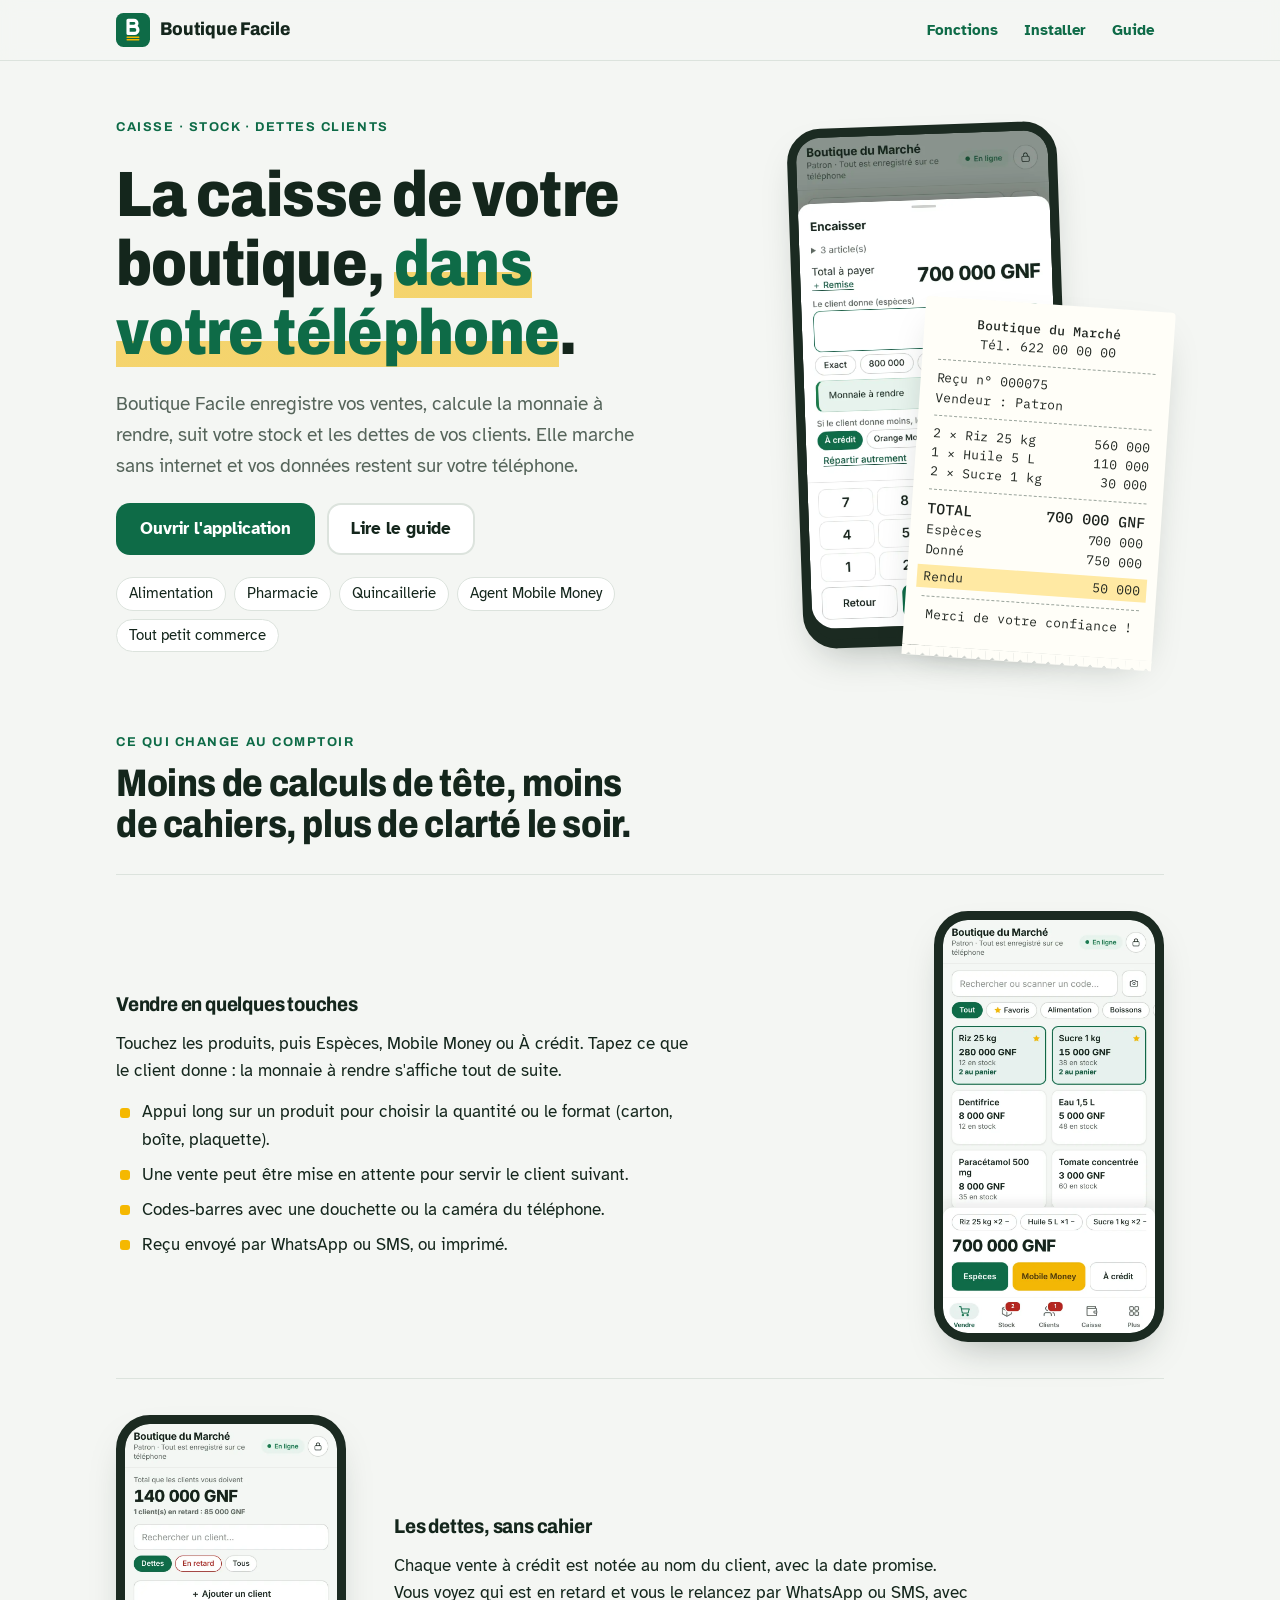
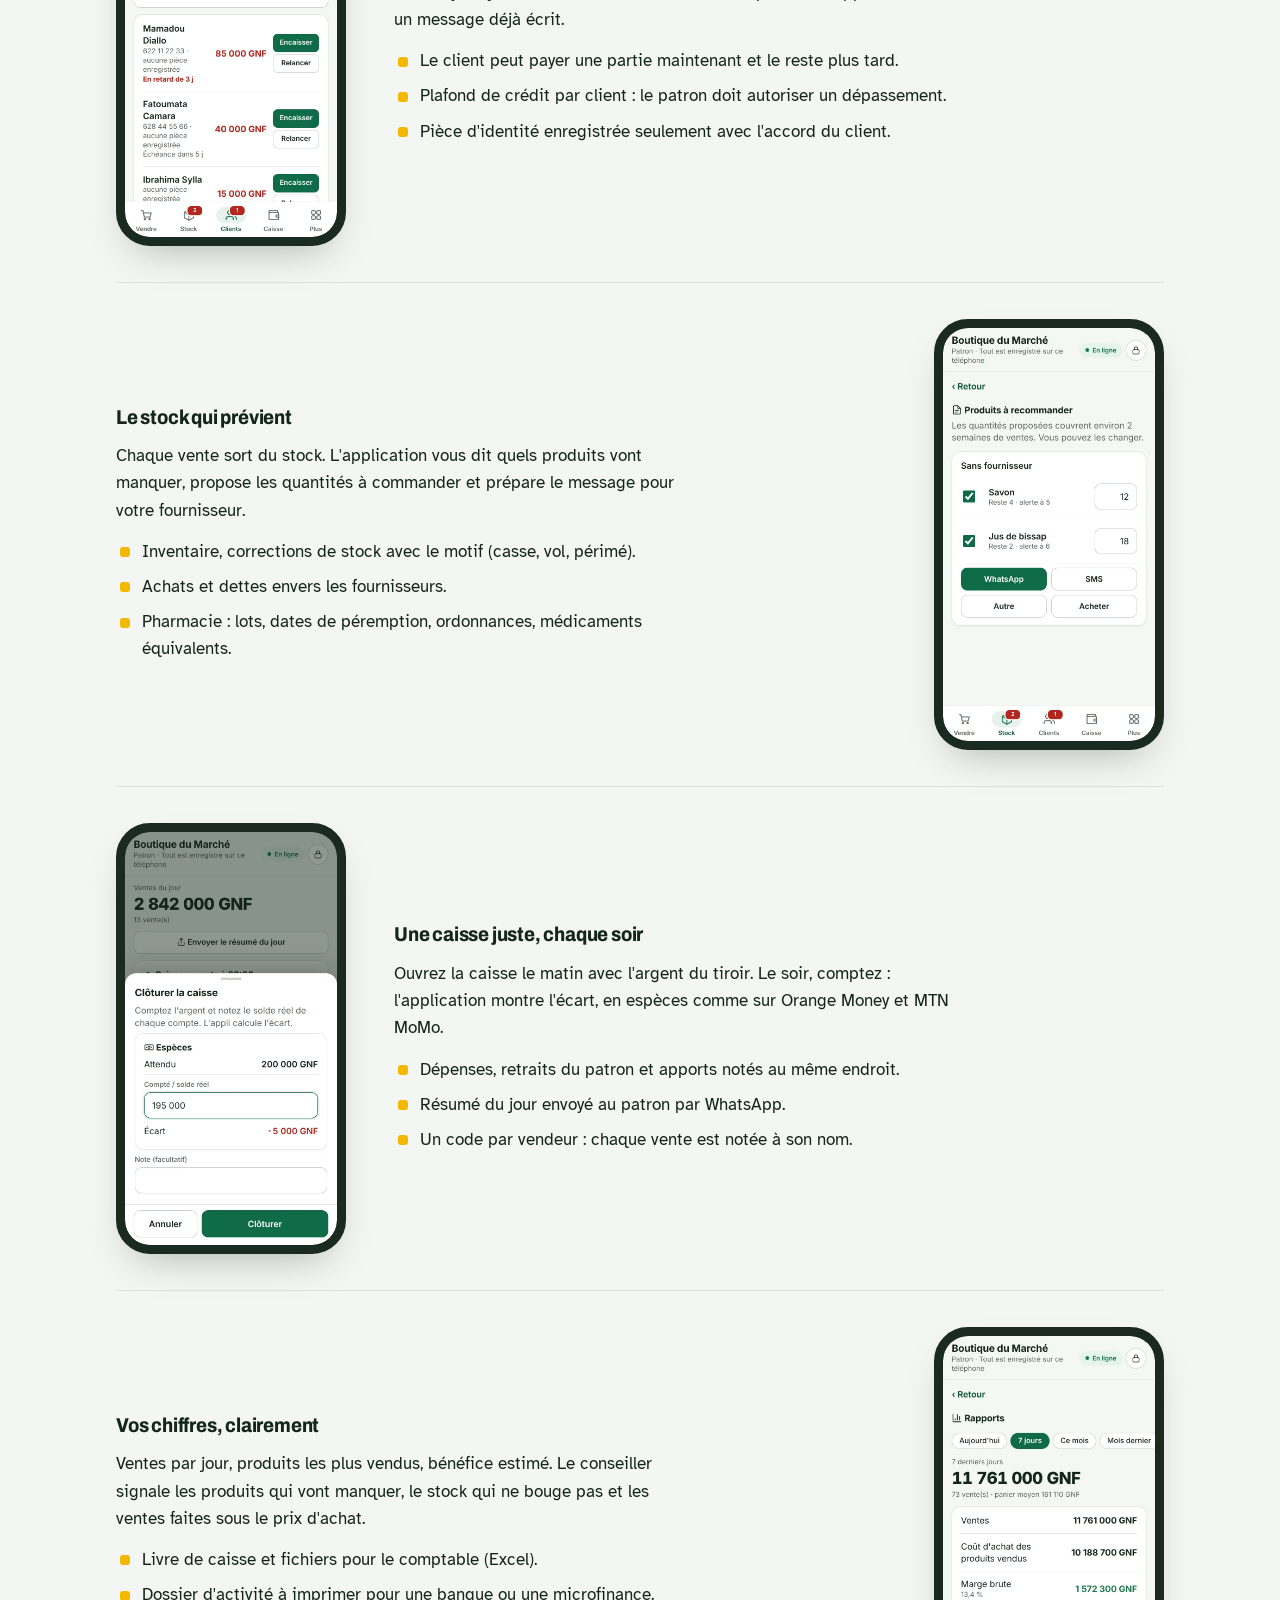
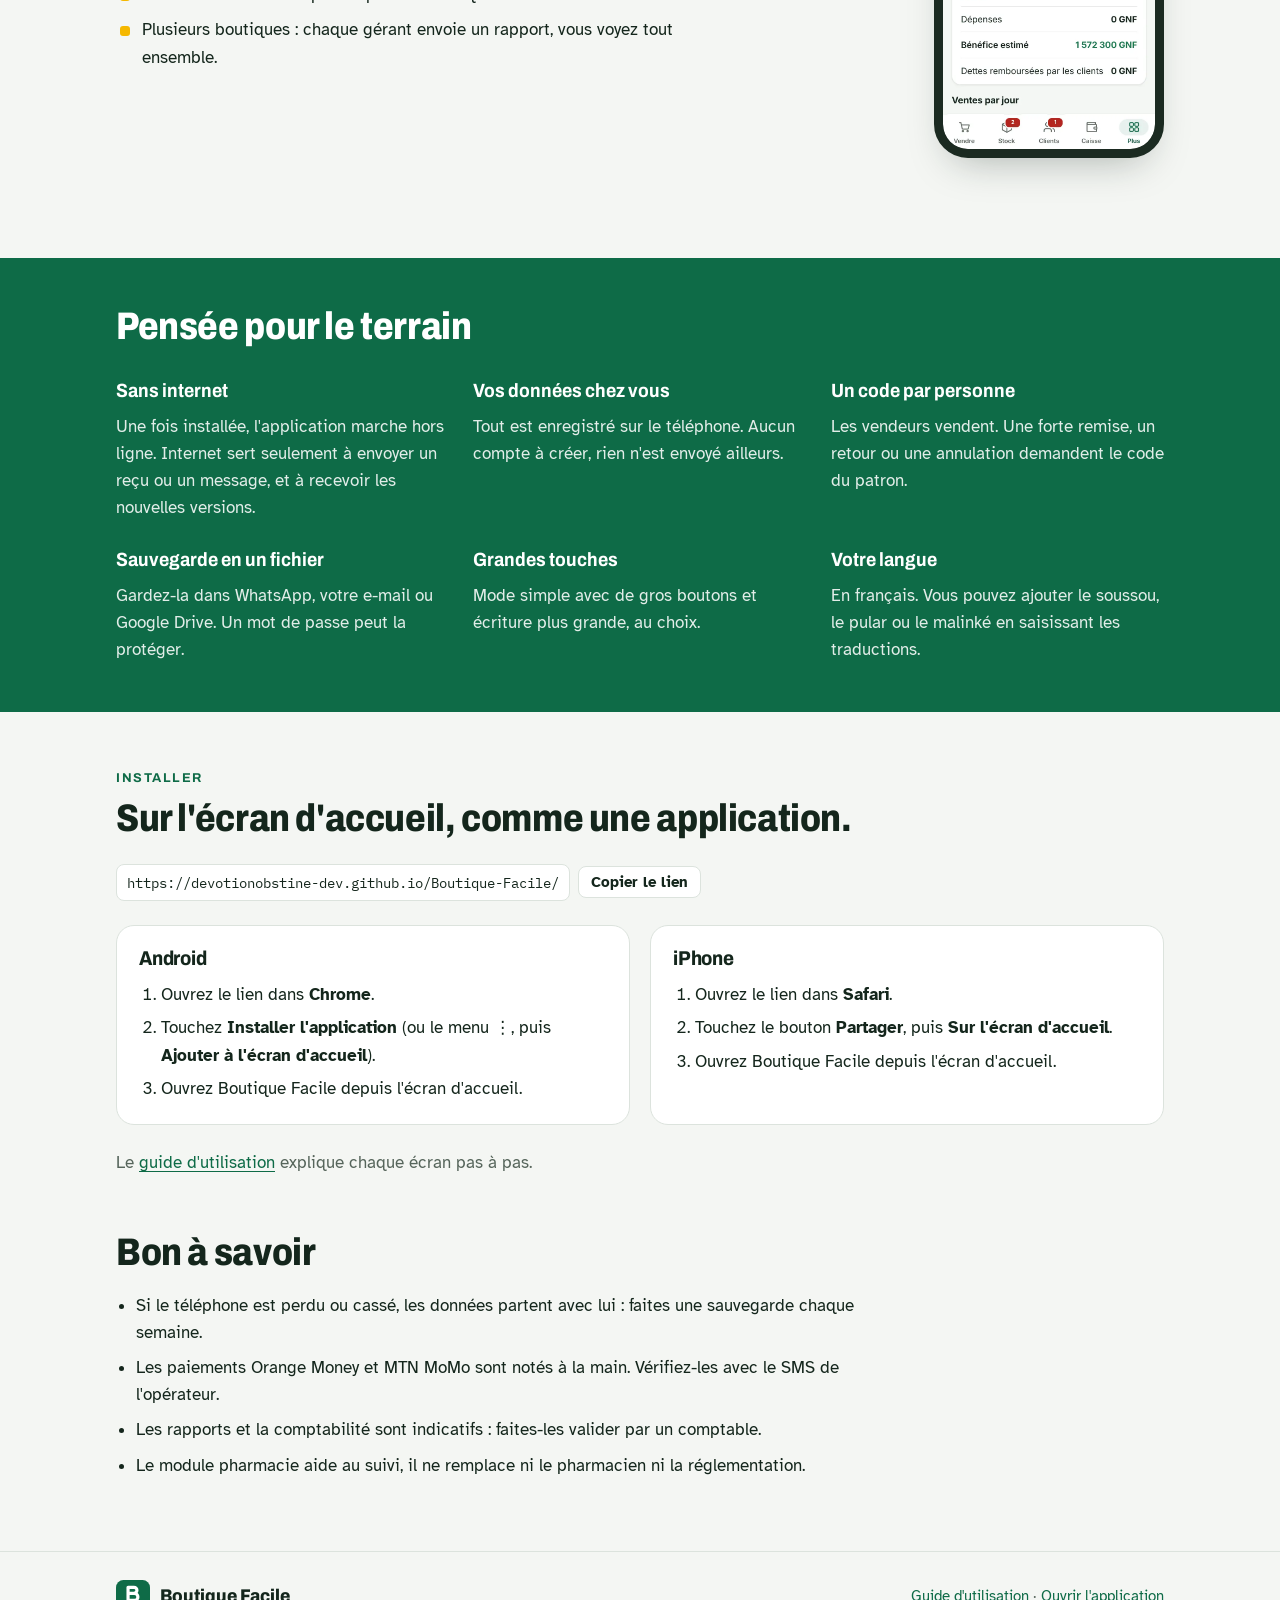
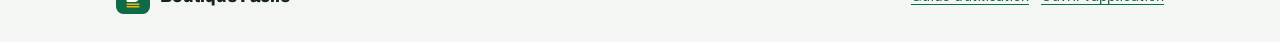
==== decouvrir.html @ 0e83dba3 "Ajouter une page de présentation et un guide d'utilisation - decouvrir.html : présente l'application" ====
<!DOCTYPE html>
<html lang="fr"><head><meta charset="utf-8">
<meta name="viewport" content="width=device-width, initial-scale=1, viewport-fit=cover">
<meta name="theme-color" content="#F4F6F3"><link rel="icon" type="image/png" href="icon-192.png"><link rel="preconnect" href="https://fonts.googleapis.com"><link rel="preconnect" href="https://fonts.gstatic.com" crossorigin><link rel="stylesheet" href="https://fonts.googleapis.com/css2?family=Archivo:wdth,wght@62..125,500..900&family=Atkinson+Hyperlegible:ital,wght@0,400;0,700;1,400&family=IBM+Plex+Mono:wght@500&display=swap">
<title>Boutique Facile</title>
<meta name="description" content="Caisse, stock, dettes clients et comptabilité pour petites boutiques et pharmacies, même sans internet.">
<style>
/* Pages d'accompagnement (présentation, guide) : mêmes couleurs que l'application.
   Mise en page : colonne de lecture étroite, captures d'écran dans un cadre de téléphone à côté du texte. */
:root{
 --paper:#F4F6F3;--card:#FFFFFF;--ink:#14261C;--mut:#56655B;--line:#DCE3DD;
 --green:#0E6B47;--green-d:#0A5237;--on-green:#FFFFFF;--tint:#E4F1EA;
 --amber:#F5B800;--amber-ink:#4A3800;--amber-l:#FCF5DD;--red:#B3261E;
 --frame:#1B2A21;--shadow:0 18px 40px -18px rgba(20,38,28,.35);
 --f-display:"Archivo","Arial Narrow",system-ui,sans-serif;
 --f-body:"Atkinson Hyperlegible",system-ui,-apple-system,"Segoe UI",Roboto,Arial,sans-serif;
 --f-mono:"IBM Plex Mono",ui-monospace,"SFMono-Regular",Menlo,Consolas,monospace;
}
@media (prefers-color-scheme:dark){:root:not([data-theme="light"]){
 --paper:#0E1611;--card:#15211A;--ink:#E6EEE8;--mut:#9BAEA1;--line:#26362C;
 --green:#45B783;--green-d:#2F9466;--on-green:#06140C;--tint:#163024;
 --amber:#F5B800;--amber-ink:#2A2000;--amber-l:#2C2610;--red:#F2867E;
 --frame:#05090A;--shadow:0 18px 40px -18px rgba(0,0,0,.7);color-scheme:dark}}
:root[data-theme="dark"]{
 --paper:#0E1611;--card:#15211A;--ink:#E6EEE8;--mut:#9BAEA1;--line:#26362C;
 --green:#45B783;--green-d:#2F9466;--on-green:#06140C;--tint:#163024;
 --amber:#F5B800;--amber-ink:#2A2000;--amber-l:#2C2610;--red:#F2867E;
 --frame:#05090A;--shadow:0 18px 40px -18px rgba(0,0,0,.7);color-scheme:dark}

*{box-sizing:border-box}
html{scroll-behavior:smooth;scroll-padding-top:calc(env(safe-area-inset-top,0px) + 72px);-webkit-text-size-adjust:100%}
@media (prefers-reduced-motion:reduce){html{scroll-behavior:auto}*{transition:none!important;animation:none!important}}
body{margin:0;background:var(--paper);color:var(--ink);font:400 1.0625rem/1.6 var(--f-body);-webkit-font-smoothing:antialiased}
img{max-width:100%;height:auto;display:block}
a{color:var(--green);text-underline-offset:3px}
a:focus-visible,button:focus-visible{outline:3px solid var(--amber);outline-offset:3px;border-radius:6px}
h1,h2,h3{font-family:var(--f-display);font-stretch:85%;line-height:1.08;text-wrap:balance;margin:0;letter-spacing:-.01em}
h1{font-size:clamp(2.3rem,7vw,4rem);font-weight:850}
h2{font-size:clamp(1.7rem,4.4vw,2.4rem);font-weight:800}
h3{font-size:1.25rem;font-weight:750;font-stretch:90%}
p{margin:0}
.wrap{max-width:1080px;margin:0 auto;padding-left:max(16px,env(safe-area-inset-left,0px));padding-right:max(16px,env(safe-area-inset-right,0px))}
.eyebrow{font-family:var(--f-display);font-stretch:100%;font-weight:700;font-size:.8rem;letter-spacing:.12em;text-transform:uppercase;color:var(--green)}
.lead{font-size:1.2rem;color:var(--mut);max-width:34em}
.mut{color:var(--mut)}
.small{font-size:.92rem}

/* barre du haut */
body::before{content:"";position:fixed;inset:0 0 auto;height:env(safe-area-inset-top,0px);z-index:10;background:var(--paper)}
.top{position:sticky;top:env(safe-area-inset-top,0px);z-index:9;background:var(--paper);background:color-mix(in srgb,var(--paper) 92%,transparent);backdrop-filter:blur(8px);border-bottom:1px solid var(--line)}
.top .wrap{display:flex;align-items:center;justify-content:space-between;gap:12px;padding-block:10px}
.brand{display:flex;align-items:center;gap:10px;color:var(--ink);text-decoration:none;font-family:var(--f-display);font-weight:800;font-stretch:90%;font-size:1.15rem}
.brand svg{width:34px;height:34px;flex:none}
.brand span{white-space:nowrap}
.top nav{display:flex;gap:6px;align-items:center;flex-wrap:wrap;justify-content:flex-end}
.top nav a{font-weight:700;text-decoration:none;padding:8px 10px;border-radius:999px;font-size:.95rem}
.top nav a:hover{background:var(--tint)}
@media (max-width:560px){.top nav a:not(:last-child){display:none}}

/* boutons */
.btn{display:inline-flex;align-items:center;justify-content:center;gap:8px;min-height:52px;padding:0 22px;border-radius:14px;font:700 1.05rem/1 var(--f-body);text-decoration:none;border:2px solid transparent;transition:transform .15s ease,background .15s ease}
.btn:hover{transform:translateY(-1px)}
.btn.pri{background:var(--green);color:var(--on-green)}
.btn.pri:hover{background:var(--green-d)}
.btn.sec{border-color:var(--line);color:var(--ink);background:var(--card)}
.btns{display:flex;flex-wrap:wrap;gap:12px}

/* cadre de téléphone autour d'une capture */
.phone{width:270px;max-width:100%;border:9px solid var(--frame);border-radius:34px;background:var(--frame);box-shadow:var(--shadow);overflow:hidden;flex:none}
.phone img{border-radius:24px}
.phone.sm{width:230px}

/* reçu imprimé (format réel des reçus de l'application) */
.receipt{font-family:var(--f-mono);font-size:.8rem;line-height:1.5;background:#FFFEF8;color:#1E241F;width:250px;padding:16px 16px 22px;box-shadow:var(--shadow);border-radius:4px 4px 0 0;position:relative;font-variant-numeric:tabular-nums}
.receipt::after{content:"";position:absolute;left:0;right:0;bottom:-10px;height:10px;background:linear-gradient(-45deg,transparent 7px,#FFFEF8 0) 0 0/14px 10px,linear-gradient(45deg,transparent 7px,#FFFEF8 0) 0 0/14px 10px}
.receipt .c{text-align:center}
.receipt hr{border:0;border-top:1px dashed #9AA49C;margin:8px 0}
.receipt .r{display:flex;justify-content:space-between;gap:10px}
.receipt .r span:first-child{min-width:0}
.receipt b{font-weight:500}
.receipt .tt{font-size:.92rem;font-weight:500}
.receipt .chg{background:#FFE9A3;margin:6px -6px 0;padding:2px 6px}

/* pied de page */
.foot{border-top:1px solid var(--line);margin-top:72px}
.foot .wrap{padding-block:28px;display:flex;flex-wrap:wrap;gap:12px 24px;justify-content:space-between;align-items:center}
.url{font-family:var(--f-mono);font-size:.9rem;word-break:break-all;background:var(--card);border:1px solid var(--line);padding:6px 10px;border-radius:8px;user-select:all}

/* page de présentation : grand titre à gauche, téléphone + reçu à droite ; puis une ligne par fonction */
.hero .wrap{display:grid;grid-template-columns:minmax(0,1.15fr) minmax(0,1fr);gap:40px;align-items:center;padding-block:56px 40px}
.hero h1 em{font-style:normal;color:var(--green);background:linear-gradient(transparent 62%,var(--amber-l) 0);background:linear-gradient(transparent 62%,color-mix(in srgb,var(--amber) 55%,transparent) 0)}
.hero .txt{display:grid;gap:22px;min-width:0}
.hero .vis{position:relative;display:flex;justify-content:center;min-height:520px}
.hero .vis .phone{transform:rotate(-2deg)}
.hero .vis .receipt{position:absolute;right:max(0px,calc(50% - 250px));bottom:-8px;transform:rotate(4deg)}
.for{display:flex;flex-wrap:wrap;gap:8px}
.for span{background:var(--card);border:1px solid var(--line);border-radius:999px;padding:4px 12px;font-size:.92rem}
.feat{padding-block:40px}
.feat>.wrap>header{display:grid;gap:10px;margin-bottom:28px;max-width:40em}
.row{display:grid;grid-template-columns:minmax(0,1fr) auto;gap:28px 48px;align-items:center;padding-block:36px;border-top:1px solid var(--line)}
.row:nth-of-type(even){grid-template-columns:auto minmax(0,1fr)}
.row:nth-of-type(even) .phone{order:-1}
.row .txt{display:grid;gap:14px;min-width:0;max-width:34em}
.row ul{margin:0;padding:0;list-style:none;display:grid;gap:8px}
.row li{padding-left:26px;position:relative}
.row li::before{content:"";position:absolute;left:4px;top:.55em;width:10px;height:10px;border-radius:3px;background:var(--amber)}
.facts{background:var(--green);color:var(--on-green);margin-top:24px}
.facts .wrap{padding-block:48px;display:grid;gap:28px}
.facts h2{color:inherit}
.facts .grid{display:grid;grid-template-columns:repeat(3,minmax(0,1fr));gap:24px}
.facts .grid div{display:grid;gap:6px;align-content:start}
.facts .grid b{font-family:var(--f-display);font-stretch:90%;font-size:1.2rem}
.facts .grid p{opacity:.88}
.inst .wrap{padding-block:56px 8px;display:grid;gap:24px}
.inst .two{display:grid;grid-template-columns:repeat(2,minmax(0,1fr));gap:20px}
.inst .card{background:var(--card);border:1px solid var(--line);border-radius:18px;padding:22px;display:grid;gap:12px;align-content:start}
.inst ol{margin:0;padding-left:1.3em;display:grid;gap:6px}
.copy{display:flex;flex-wrap:wrap;gap:8px;align-items:center}
.copy button{font:700 .95rem var(--f-body);border:1px solid var(--line);background:var(--card);color:var(--ink);border-radius:8px;padding:6px 12px;cursor:pointer}
.know .wrap{padding-block:48px 0;display:grid;gap:18px}
.know ul{margin:0;padding-left:1.2em;display:grid;gap:8px;max-width:44em}
@media (max-width:860px){
 .hero .wrap{grid-template-columns:minmax(0,1fr);padding-block:32px 24px}
 .hero .vis{min-height:0;padding-bottom:60px}
 .hero .vis .receipt{right:0;bottom:0;width:210px;font-size:.72rem}
 .row,.row:nth-of-type(even){grid-template-columns:minmax(0,1fr)}
 .row .phone,.row:nth-of-type(even) .phone{order:2;justify-self:center}
 .facts .grid,.inst .two{grid-template-columns:minmax(0,1fr)}
}
</style></head>
<body>
<div class="top"><div class="wrap"><a class="brand" href="#"><svg xmlns="http://www.w3.org/2000/svg" viewBox="0 0 256 256" class="lgi" aria-hidden="true" focusable="false"><rect width="256" height="256" rx="56.01" fill="#0E6B47"/><g transform="translate(78.74 43.01) scale(0.52)" fill="none" stroke-linecap="round" stroke-linejoin="round"><path d="M23,213V23H108.1A43.7,43.7 0 0 1 108.1,110.4H23M23,110.4H114.5A51.3,51.3 0 0 1 114.5,213H23" stroke="#FFFFFF" stroke-width="46"/><path d="M9.5,268.5H179.3M9.5,304.5H179.3" stroke="#F5B800" stroke-width="19"/></g></svg><span>Boutique Facile</span></a><nav><a href="#fonctions">Fonctions</a><a href="#installer">Installer</a><a href="guide.html">Guide</a></nav></div></div>

<section class="hero"><div class="wrap">
 <div class="txt">
  <p class="eyebrow">Caisse · Stock · Dettes clients</p>
  <h1>La caisse de votre boutique, <em>dans votre téléphone</em>.</h1>
  <p class="lead">Boutique Facile enregistre vos ventes, calcule la monnaie à rendre, suit votre stock et les dettes de vos clients. Elle marche sans internet et vos données restent sur votre téléphone.</p>
  <div class="btns"><a class="btn pri" href="https://devotionobstine-dev.github.io/Boutique-Facile/">Ouvrir l'application</a><a class="btn sec" href="guide.html">Lire le guide</a></div>
  <div class="for" aria-label="Pour quels commerces"><span>Alimentation</span><span>Pharmacie</span><span>Quincaillerie</span><span>Agent Mobile Money</span><span>Tout petit commerce</span></div>
 </div>
 <div class="vis">
  <div class="phone"><img src="captures/encaisser.webp" width="780" height="1520" alt="Écran Encaisser : total 700 000 GNF, le client donne 750 000, monnaie à rendre 50 000 GNF"></div>
  <div class="receipt" aria-label="Exemple de reçu">
   <div class="c"><b>Boutique du Marché</b><br>Tél. 622 00 00 00</div><hr>
   Reçu n° 000075<br>Vendeur : Patron<hr>
   <div class="r"><span>2 × Riz 25 kg</span><span>560 000</span></div>
   <div class="r"><span>1 × Huile 5 L</span><span>110 000</span></div>
   <div class="r"><span>2 × Sucre 1 kg</span><span>30 000</span></div><hr>
   <div class="r tt"><span>TOTAL</span><span>700 000 GNF</span></div>
   <div class="r"><span>Espèces</span><span>700 000</span></div>
   <div class="r"><span>Donné</span><span>750 000</span></div>
   <div class="r chg"><span>Rendu</span><span>50 000</span></div><hr>
   <div class="c">Merci de votre confiance&nbsp;!</div>
  </div>
 </div>
</div></section>

<section class="feat" id="fonctions"><div class="wrap">
 <header><p class="eyebrow">Ce qui change au comptoir</p><h2>Moins de calculs de tête, moins de cahiers, plus de clarté le soir.</h2></header>

 <div class="row">
  <div class="txt"><h3>Vendre en quelques touches</h3>
   <p>Touchez les produits, puis Espèces, Mobile Money ou À crédit. Tapez ce que le client donne : la monnaie à rendre s'affiche tout de suite.</p>
   <ul><li>Appui long sur un produit pour choisir la quantité ou le format (carton, boîte, plaquette).</li><li>Une vente peut être mise en attente pour servir le client suivant.</li><li>Codes-barres avec une douchette ou la caméra du téléphone.</li><li>Reçu envoyé par WhatsApp ou SMS, ou imprimé.</li></ul></div>
  <div class="phone sm"><img loading="lazy" src="captures/panier.webp" width="780" height="1520" alt="Écran Vendre avec les produits et le panier à 700 000 GNF"></div>
 </div>

 <div class="row">
  <div class="txt"><h3>Les dettes, sans cahier</h3>
   <p>Chaque vente à crédit est notée au nom du client, avec la date promise. Vous voyez qui est en retard et vous le relancez par WhatsApp ou SMS, avec un message déjà écrit.</p>
   <ul><li>Le client peut payer une partie maintenant et le reste plus tard.</li><li>Plafond de crédit par client : le patron doit autoriser un dépassement.</li><li>Pièce d'identité enregistrée seulement avec l'accord du client.</li></ul></div>
  <div class="phone sm"><img loading="lazy" src="captures/clients.webp" width="780" height="1520" alt="Liste des clients avec leurs dettes et le bouton Relancer"></div>
 </div>

 <div class="row">
  <div class="txt"><h3>Le stock qui prévient</h3>
   <p>Chaque vente sort du stock. L'application vous dit quels produits vont manquer, propose les quantités à commander et prépare le message pour votre fournisseur.</p>
   <ul><li>Inventaire, corrections de stock avec le motif (casse, vol, périmé).</li><li>Achats et dettes envers les fournisseurs.</li><li>Pharmacie : lots, dates de péremption, ordonnances, médicaments équivalents.</li></ul></div>
  <div class="phone sm"><img loading="lazy" src="captures/recommander.webp" width="780" height="1520" alt="Produits à recommander groupés par fournisseur, avec envoi par WhatsApp"></div>
 </div>

 <div class="row">
  <div class="txt"><h3>Une caisse juste, chaque soir</h3>
   <p>Ouvrez la caisse le matin avec l'argent du tiroir. Le soir, comptez : l'application montre l'écart, en espèces comme sur Orange Money et MTN MoMo.</p>
   <ul><li>Dépenses, retraits du patron et apports notés au même endroit.</li><li>Résumé du jour envoyé au patron par WhatsApp.</li><li>Un code par vendeur : chaque vente est notée à son nom.</li></ul></div>
  <div class="phone sm"><img loading="lazy" src="captures/cloture.webp" width="780" height="1520" alt="Clôture de caisse : attendu 200 000 GNF, compté 195 000, écart moins 5 000"></div>
 </div>

 <div class="row">
  <div class="txt"><h3>Vos chiffres, clairement</h3>
   <p>Ventes par jour, produits les plus vendus, bénéfice estimé. Le conseiller signale les produits qui vont manquer, le stock qui ne bouge pas et les ventes faites sous le prix d'achat.</p>
   <ul><li>Livre de caisse et fichiers pour le comptable (Excel).</li><li>Dossier d'activité à imprimer pour une banque ou une microfinance.</li><li>Plusieurs boutiques : chaque gérant envoie un rapport, vous voyez tout ensemble.</li></ul></div>
  <div class="phone sm"><img loading="lazy" src="captures/rapports.webp" width="780" height="1520" alt="Rapport des 7 derniers jours : ventes, marge brute, bénéfice estimé"></div>
 </div>
</div></section>

<section class="facts"><div class="wrap">
 <h2>Pensée pour le terrain</h2>
 <div class="grid">
  <div><b>Sans internet</b><p>Une fois installée, l'application marche hors ligne. Internet sert seulement à envoyer un reçu ou un message, et à recevoir les nouvelles versions.</p></div>
  <div><b>Vos données chez vous</b><p>Tout est enregistré sur le téléphone. Aucun compte à créer, rien n'est envoyé ailleurs.</p></div>
  <div><b>Un code par personne</b><p>Les vendeurs vendent. Une forte remise, un retour ou une annulation demandent le code du patron.</p></div>
  <div><b>Sauvegarde en un fichier</b><p>Gardez-la dans WhatsApp, votre e-mail ou Google Drive. Un mot de passe peut la protéger.</p></div>
  <div><b>Grandes touches</b><p>Mode simple avec de gros boutons et écriture plus grande, au choix.</p></div>
  <div><b>Votre langue</b><p>En français. Vous pouvez ajouter le soussou, le pular ou le malinké en saisissant les traductions.</p></div>
 </div>
</div></section>

<section class="inst" id="installer"><div class="wrap">
 <header style="display:grid;gap:10px"><p class="eyebrow">Installer</p><h2>Sur l'écran d'accueil, comme une application.</h2></header>
 <div class="copy"><span class="url" id="url">https://devotionobstine-dev.github.io/Boutique-Facile/</span><button type="button" id="cp">Copier le lien</button></div>
 <div class="two">
  <div class="card"><h3>Android</h3><ol><li>Ouvrez le lien dans <b>Chrome</b>.</li><li>Touchez <b>Installer l'application</b> (ou le menu ⋮, puis <b>Ajouter à l'écran d'accueil</b>).</li><li>Ouvrez Boutique Facile depuis l'écran d'accueil.</li></ol></div>
  <div class="card"><h3>iPhone</h3><ol><li>Ouvrez le lien dans <b>Safari</b>.</li><li>Touchez le bouton <b>Partager</b>, puis <b>Sur l'écran d'accueil</b>.</li><li>Ouvrez Boutique Facile depuis l'écran d'accueil.</li></ol></div>
 </div>
 <p class="mut">Le <a href="guide.html">guide d'utilisation</a> explique chaque écran pas à pas.</p>
</div></section>

<section class="know"><div class="wrap">
 <h2>Bon à savoir</h2>
 <ul>
  <li>Si le téléphone est perdu ou cassé, les données partent avec lui : faites une sauvegarde chaque semaine.</li>
  <li>Les paiements Orange Money et MTN MoMo sont notés à la main. Vérifiez-les avec le SMS de l'opérateur.</li>
  <li>Les rapports et la comptabilité sont indicatifs : faites-les valider par un comptable.</li>
  <li>Le module pharmacie aide au suivi, il ne remplace ni le pharmacien ni la réglementation.</li>
 </ul>
</div></section>

<footer class="foot"><div class="wrap"><a class="brand" href="#"><svg xmlns="http://www.w3.org/2000/svg" viewBox="0 0 256 256" class="lgi" aria-hidden="true" focusable="false"><rect width="256" height="256" rx="56.01" fill="#0E6B47"/><g transform="translate(78.74 43.01) scale(0.52)" fill="none" stroke-linecap="round" stroke-linejoin="round"><path d="M23,213V23H108.1A43.7,43.7 0 0 1 108.1,110.4H23M23,110.4H114.5A51.3,51.3 0 0 1 114.5,213H23" stroke="#FFFFFF" stroke-width="46"/><path d="M9.5,268.5H179.3M9.5,304.5H179.3" stroke="#F5B800" stroke-width="19"/></g></svg><span>Boutique Facile</span></a><span class="mut small"><a href="guide.html">Guide d'utilisation</a> · <a href="https://devotionobstine-dev.github.io/Boutique-Facile/">Ouvrir l'application</a></span></div></footer>
<script>
document.getElementById('cp').addEventListener('click',function(){
 var b=this,t=document.getElementById('url').textContent;
 var sel=function(){var r=document.createRange();r.selectNodeContents(document.getElementById('url'));var s=getSelection();s.removeAllRanges();s.addRange(r);b.textContent='Lien sélectionné'};
 try{navigator.clipboard.writeText(t).then(function(){b.textContent='Lien copié ✓'},sel)}catch(e){sel()}});
</script>
</body></html>
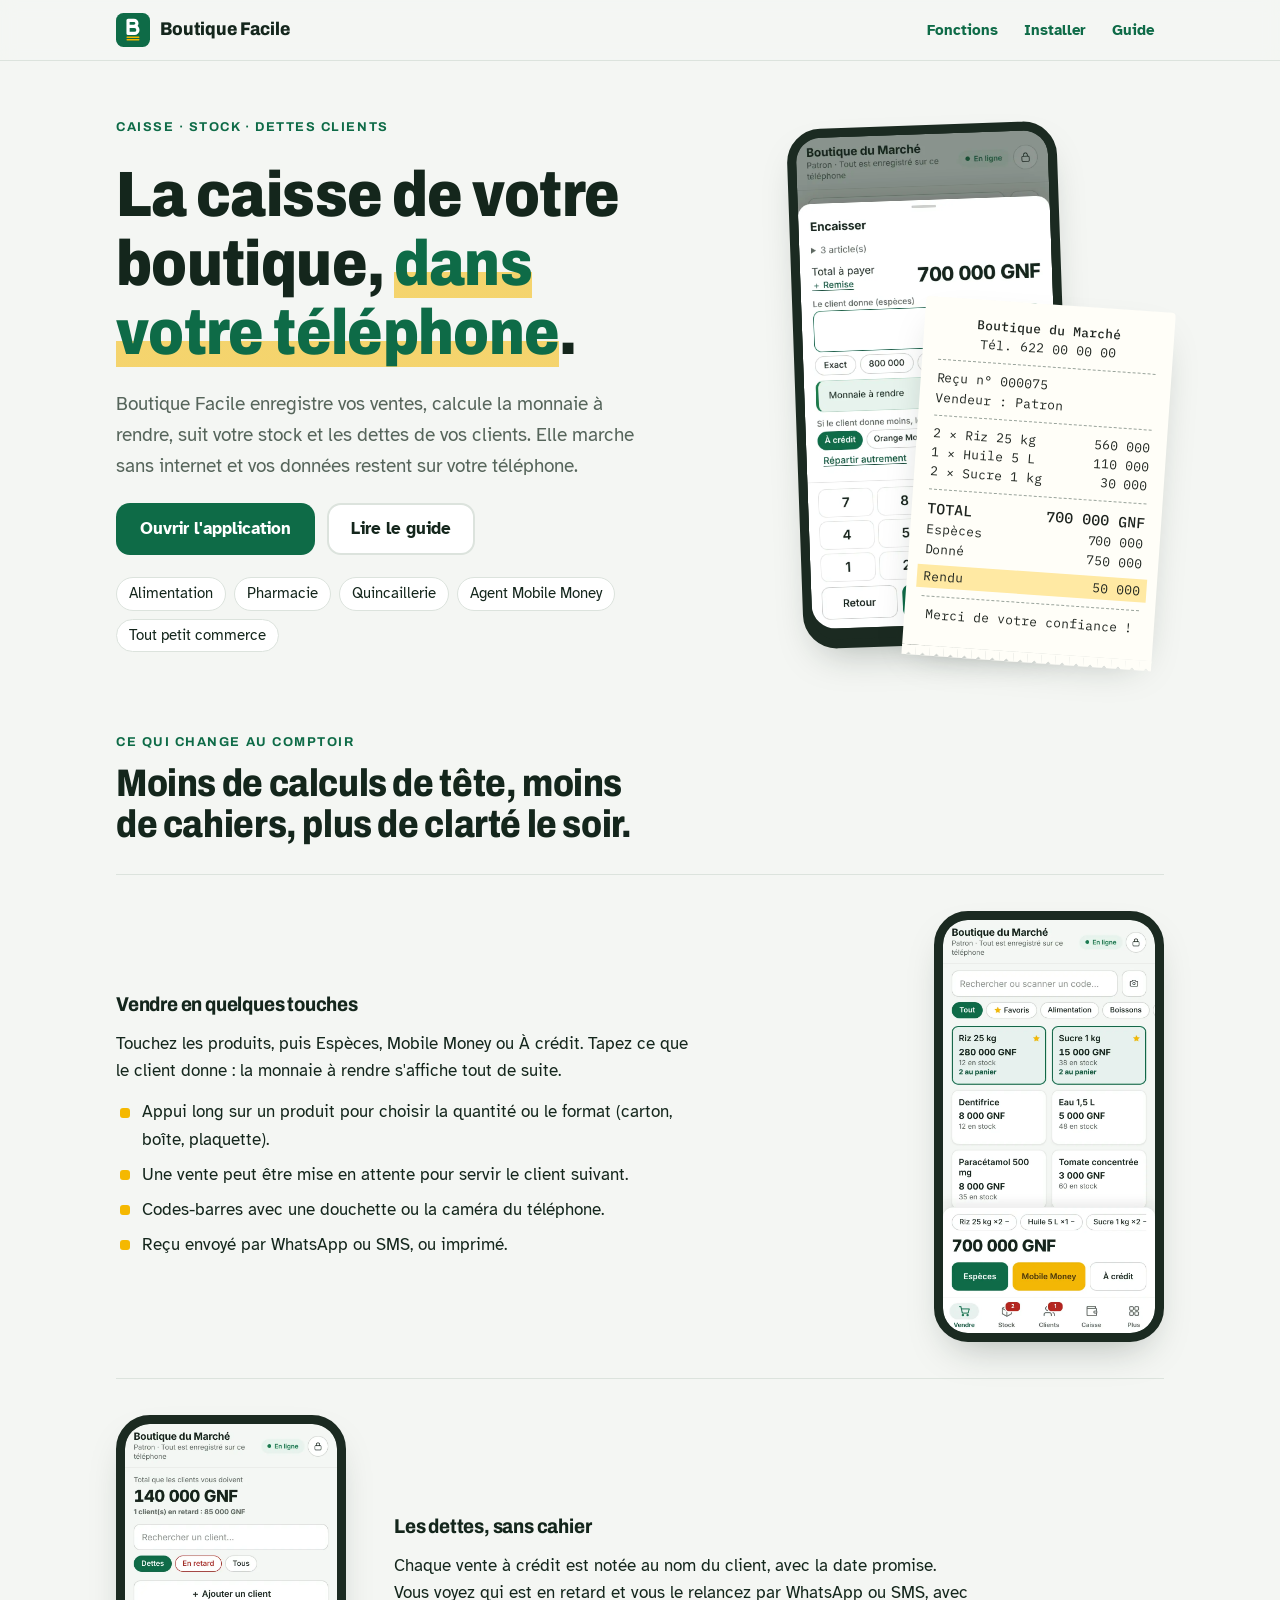
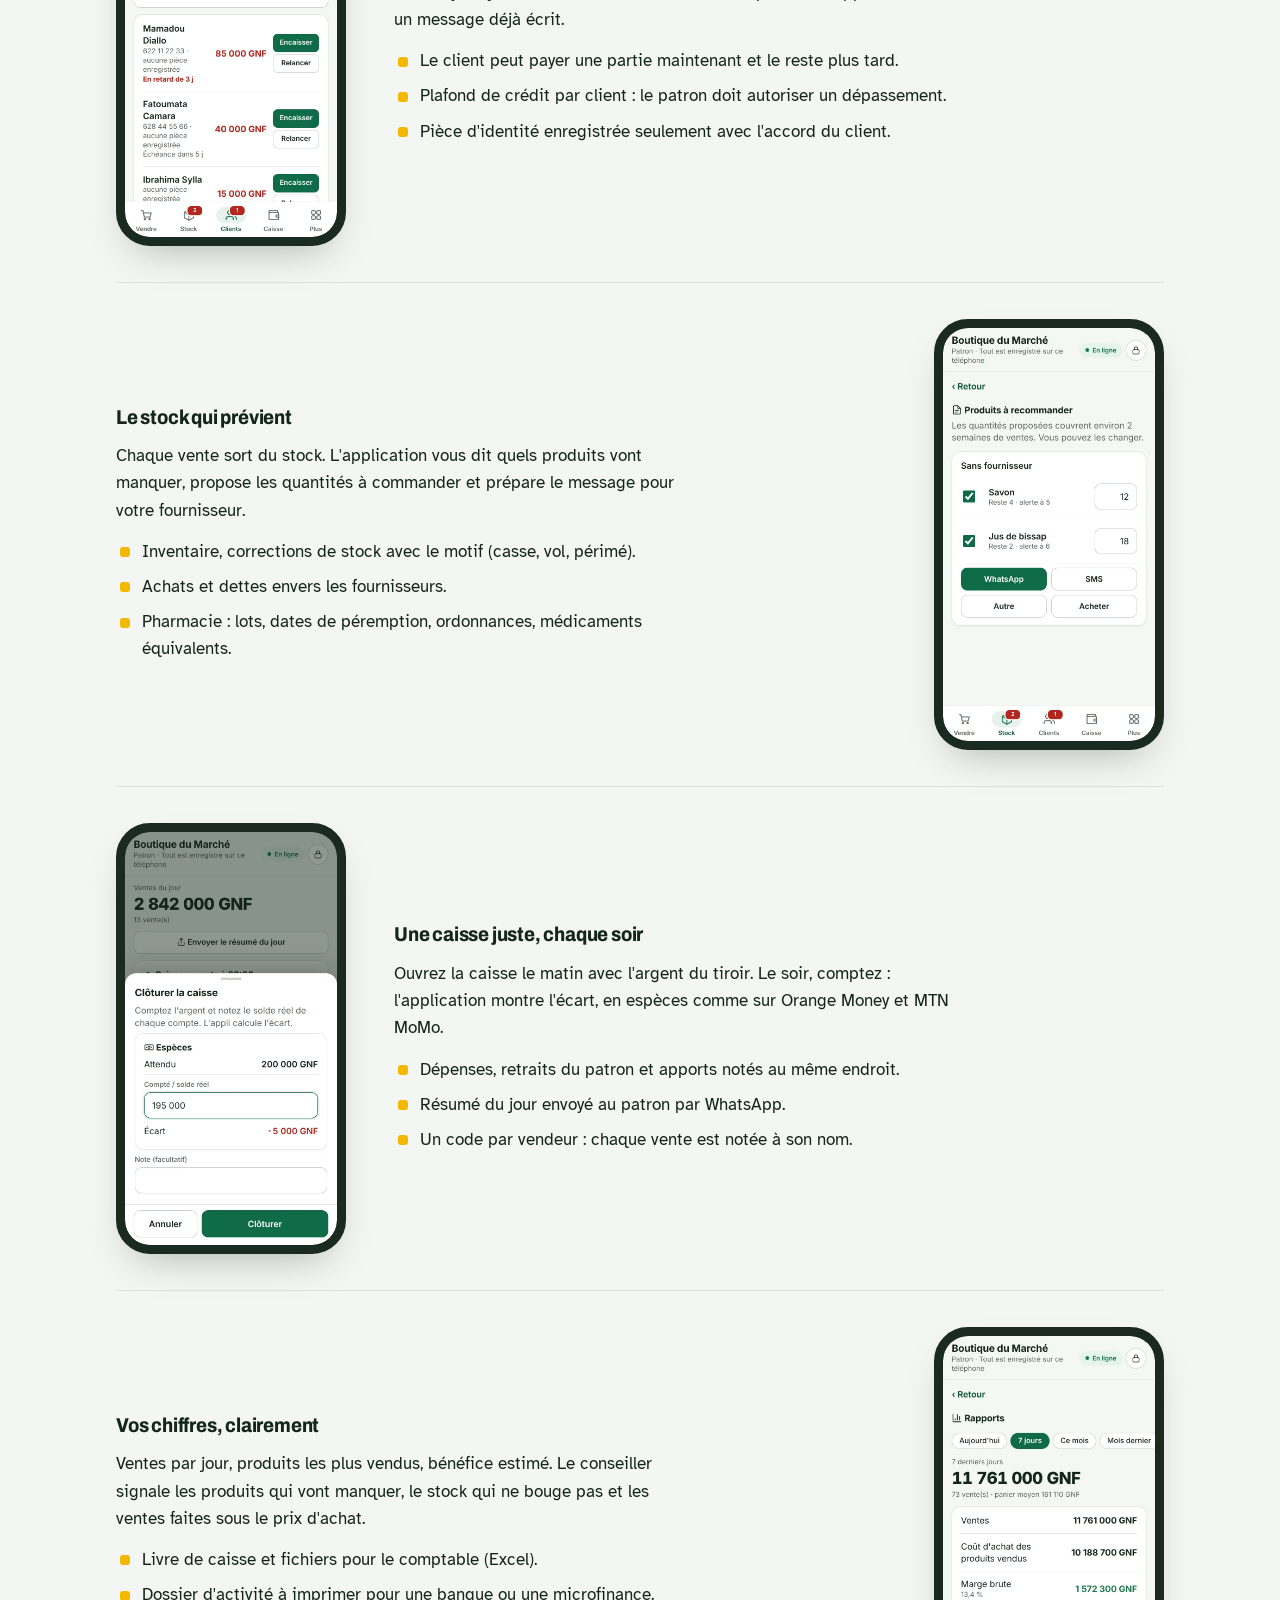
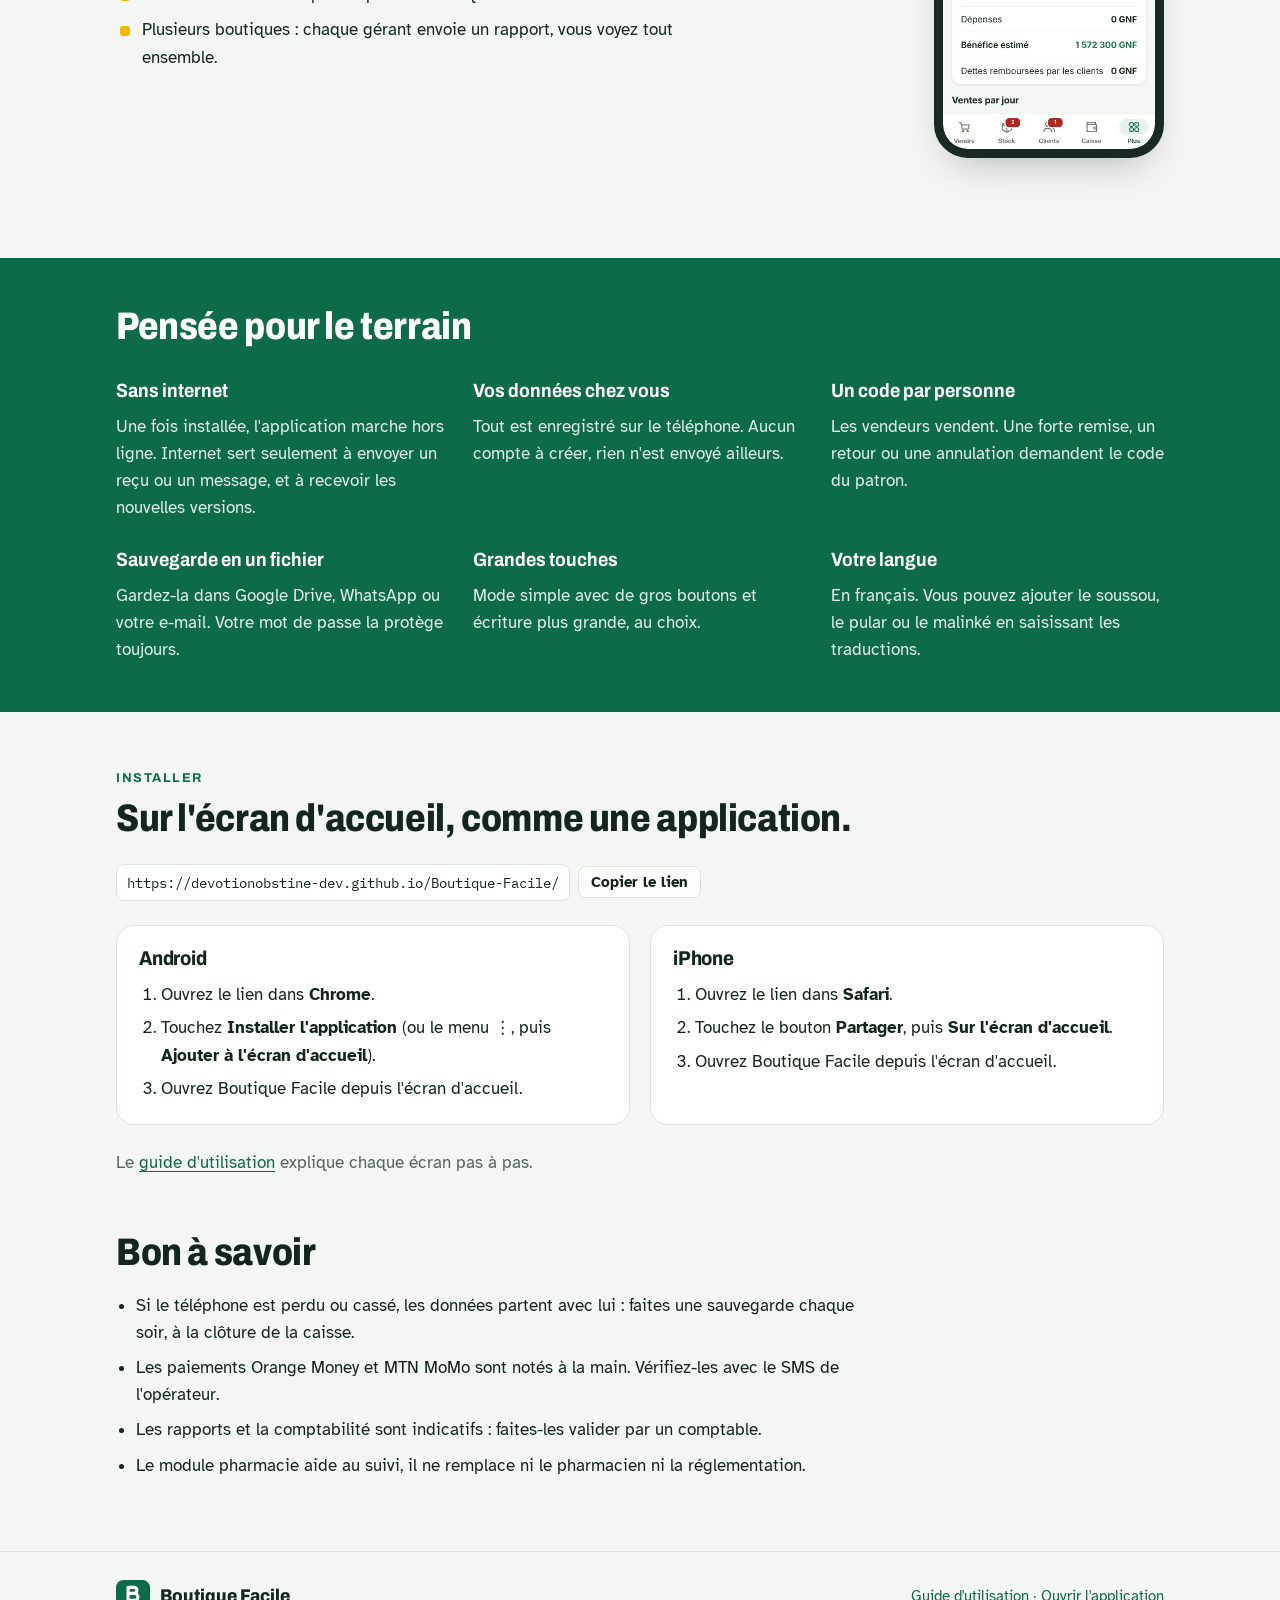
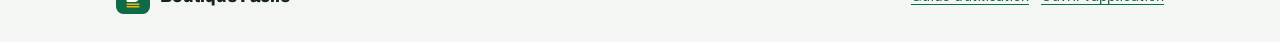
==== commit 2ae0fb01: "Mise à jour sécurité : codes faux limités, sauvegardes protégées - Après 5 codes faux, l'appli fait " ====
--- a/decouvrir.html
+++ b/decouvrir.html
@@ -201,7 +201,7 @@
   <div><b>Sans internet</b><p>Une fois installée, l'application marche hors ligne. Internet sert seulement à envoyer un reçu ou un message, et à recevoir les nouvelles versions.</p></div>
   <div><b>Vos données chez vous</b><p>Tout est enregistré sur le téléphone. Aucun compte à créer, rien n'est envoyé ailleurs.</p></div>
   <div><b>Un code par personne</b><p>Les vendeurs vendent. Une forte remise, un retour ou une annulation demandent le code du patron.</p></div>
-  <div><b>Sauvegarde en un fichier</b><p>Gardez-la dans WhatsApp, votre e-mail ou Google Drive. Un mot de passe peut la protéger.</p></div>
+  <div><b>Sauvegarde en un fichier</b><p>Gardez-la dans Google Drive, WhatsApp ou votre e-mail. Votre mot de passe la protège toujours.</p></div>
   <div><b>Grandes touches</b><p>Mode simple avec de gros boutons et écriture plus grande, au choix.</p></div>
   <div><b>Votre langue</b><p>En français. Vous pouvez ajouter le soussou, le pular ou le malinké en saisissant les traductions.</p></div>
  </div>
@@ -220,7 +220,7 @@
 <section class="know"><div class="wrap">
  <h2>Bon à savoir</h2>
  <ul>
-  <li>Si le téléphone est perdu ou cassé, les données partent avec lui : faites une sauvegarde chaque semaine.</li>
+  <li>Si le téléphone est perdu ou cassé, les données partent avec lui : faites une sauvegarde chaque soir, à la clôture de la caisse.</li>
   <li>Les paiements Orange Money et MTN MoMo sont notés à la main. Vérifiez-les avec le SMS de l'opérateur.</li>
   <li>Les rapports et la comptabilité sont indicatifs : faites-les valider par un comptable.</li>
   <li>Le module pharmacie aide au suivi, il ne remplace ni le pharmacien ni la réglementation.</li>
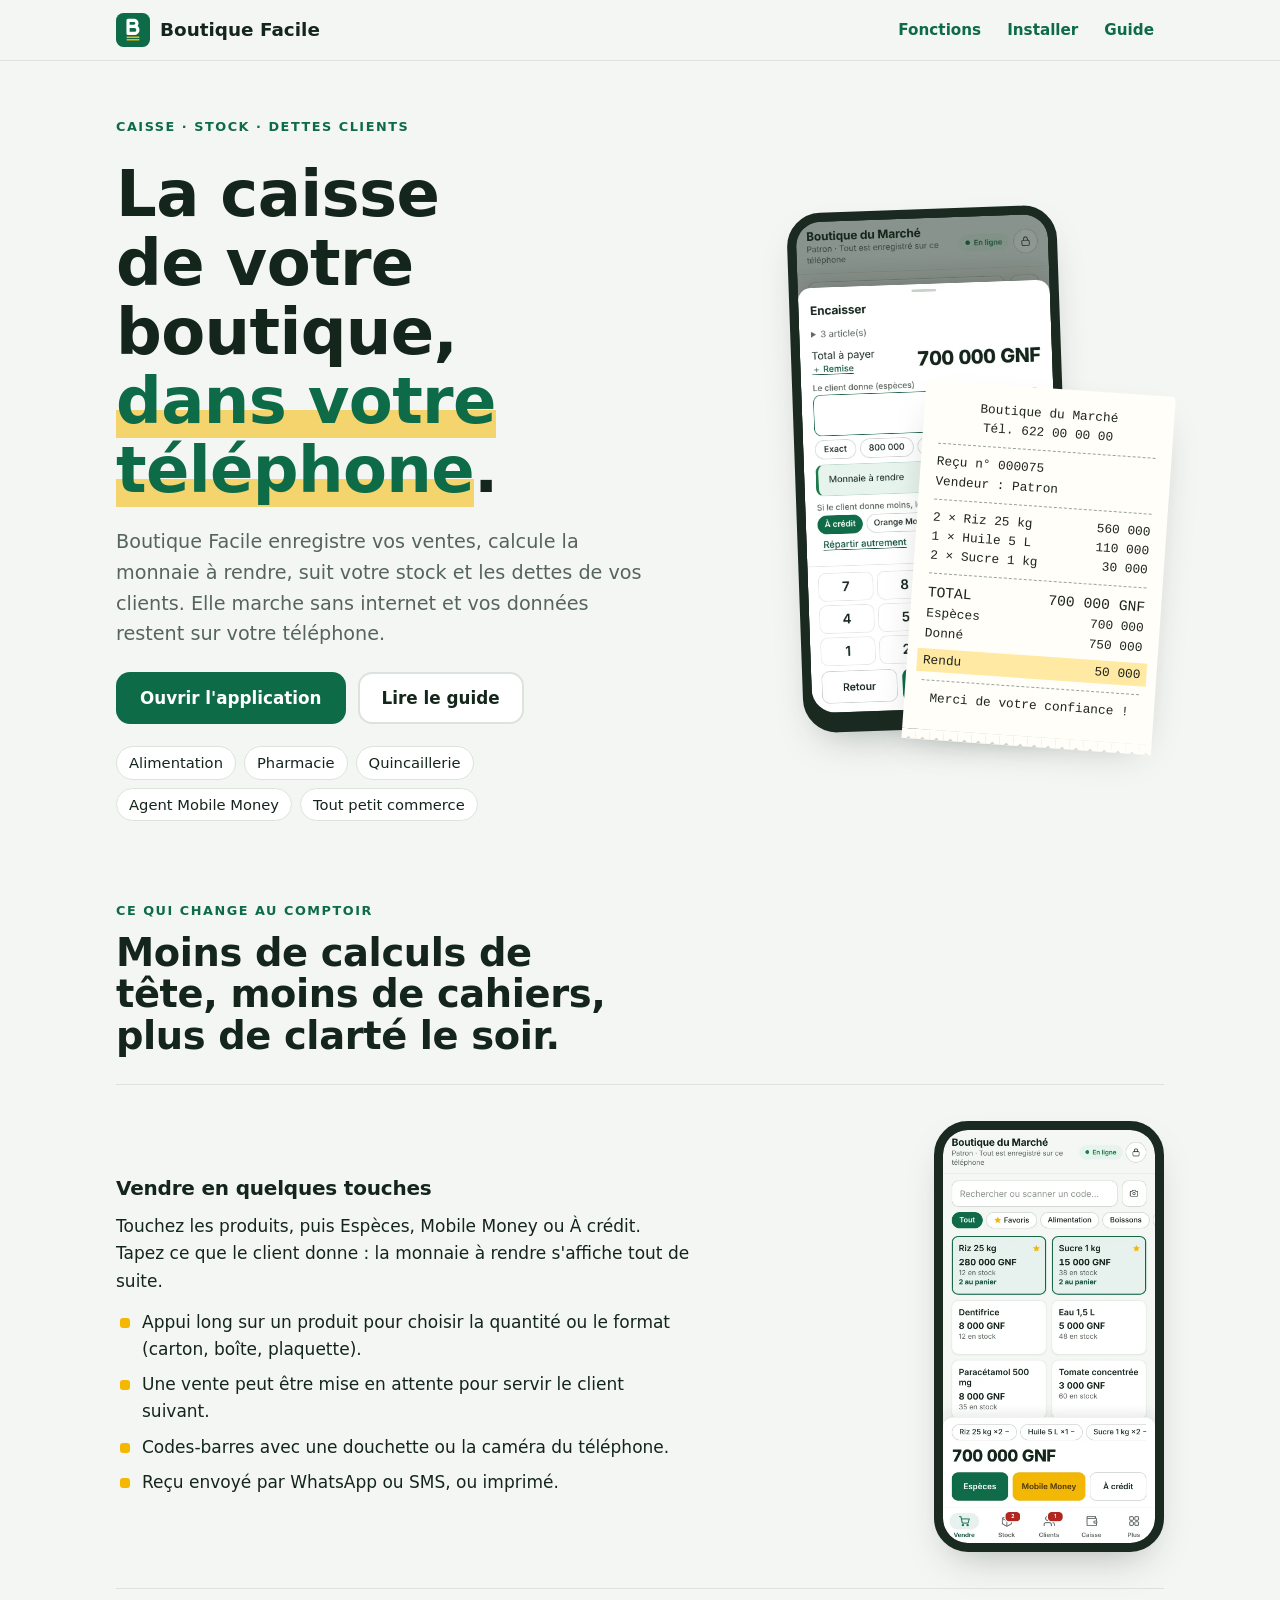
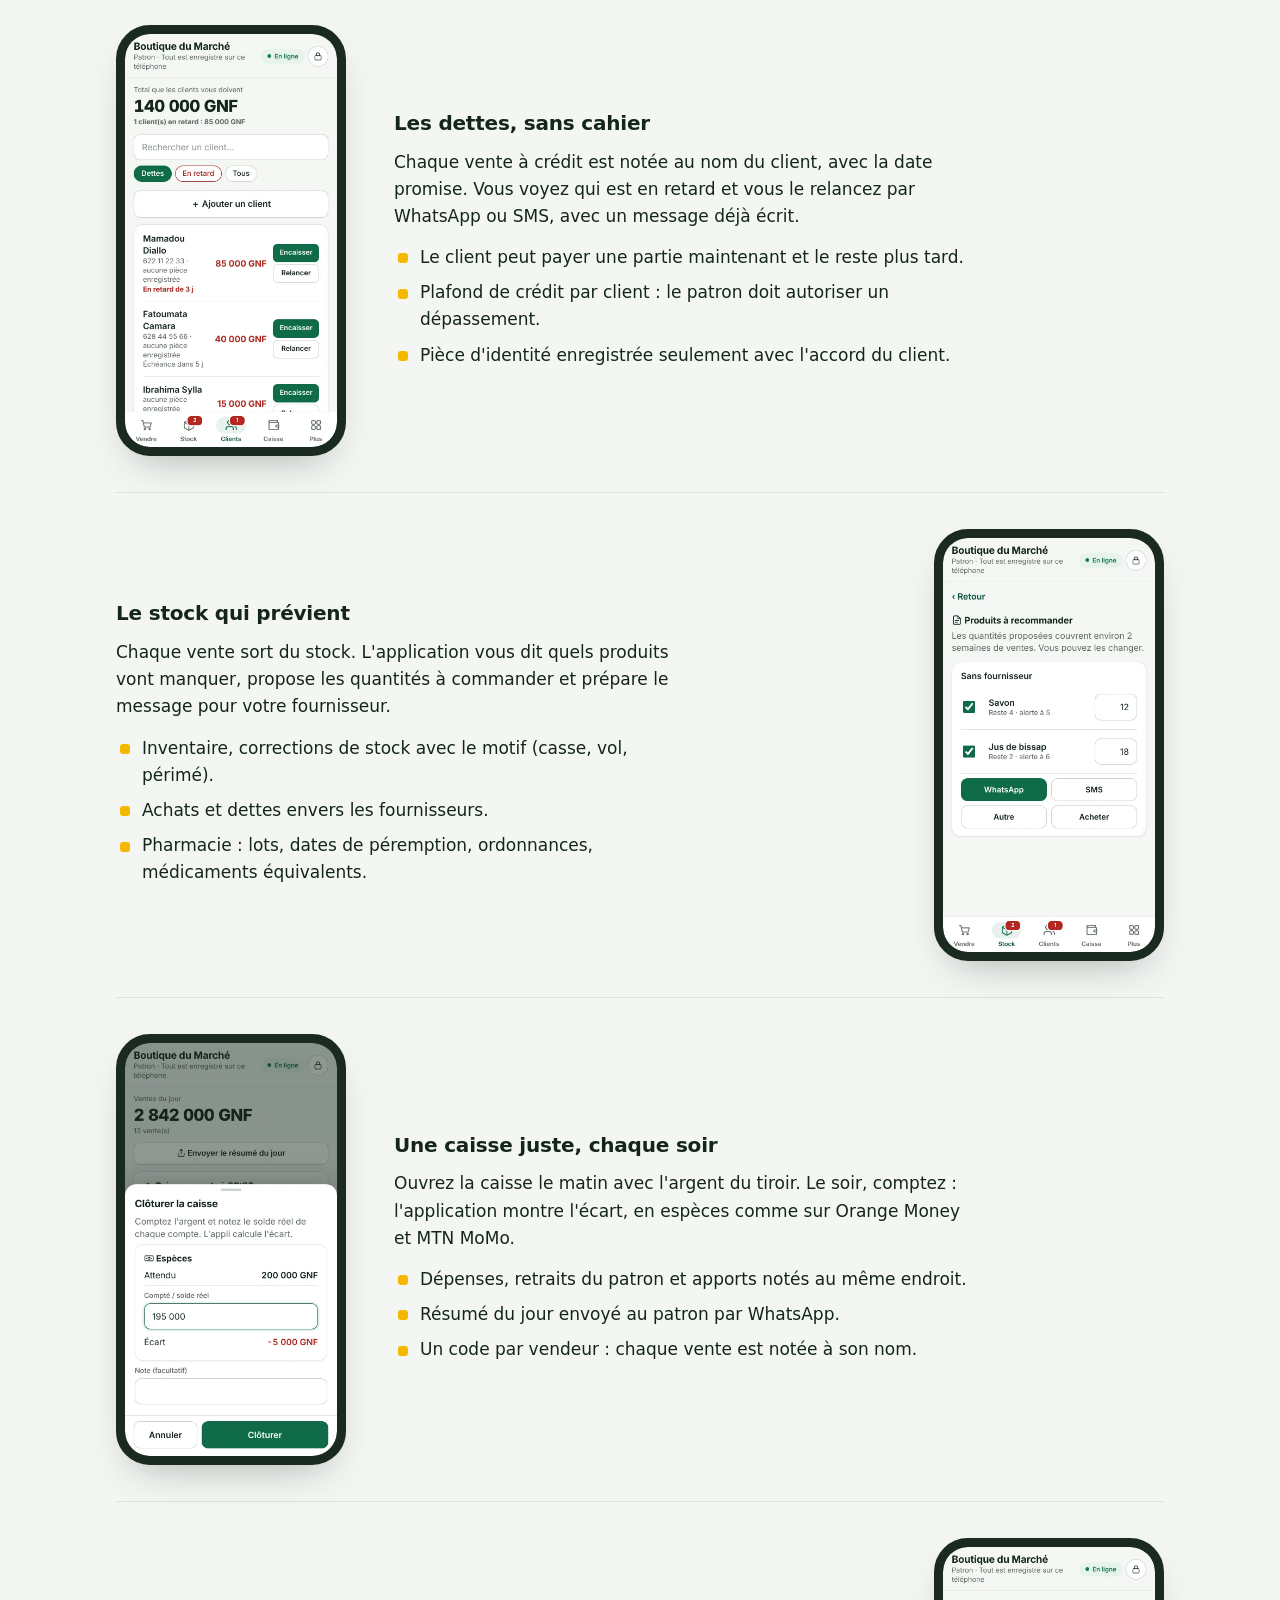
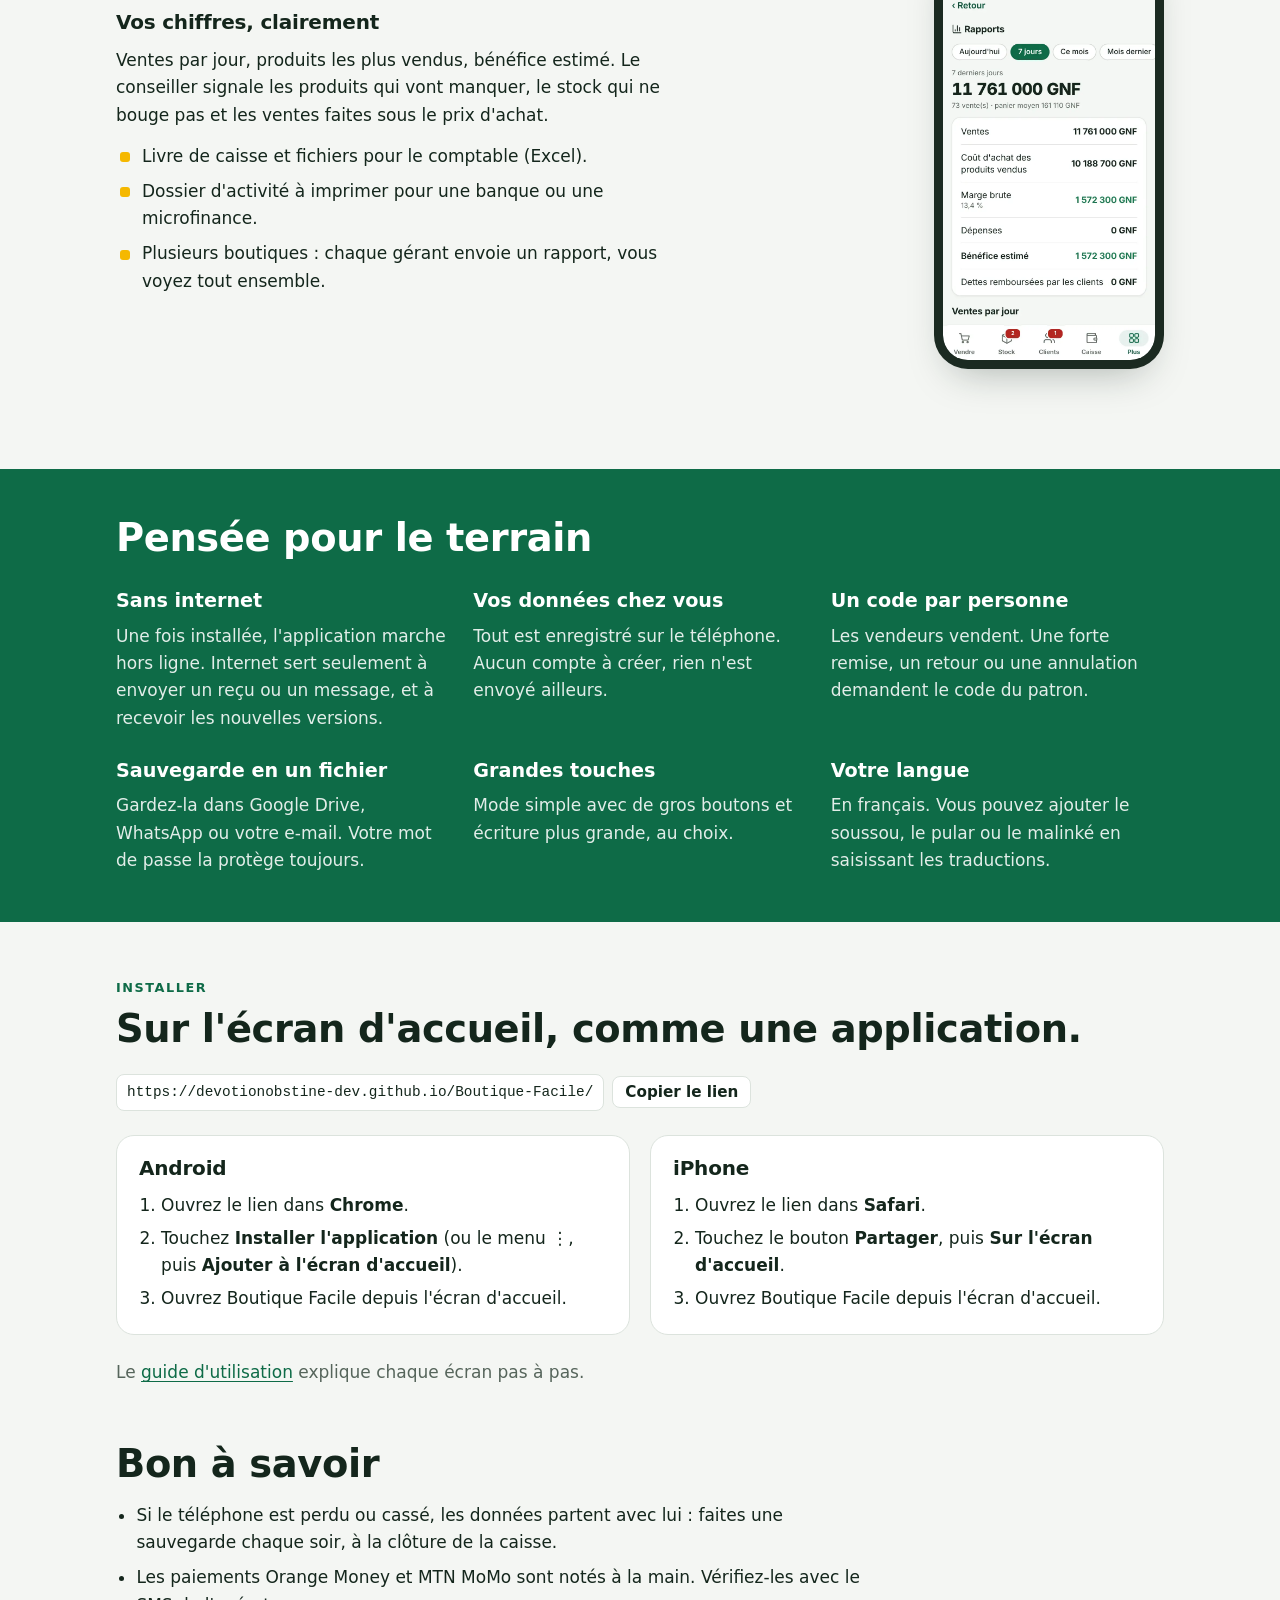
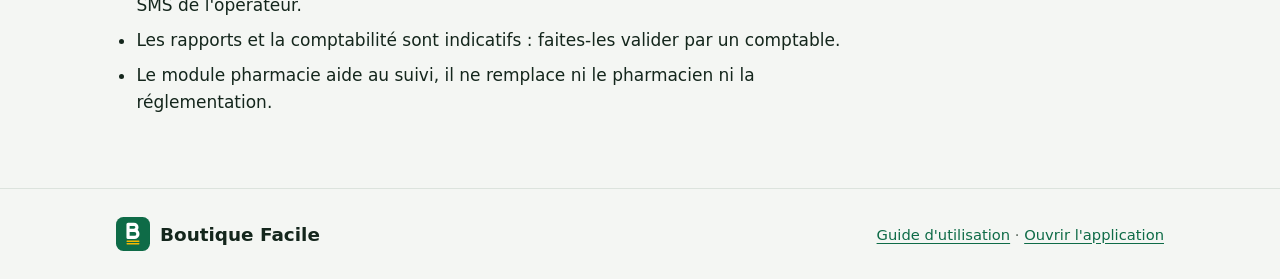
==== commit 20c56fab: "Présentation et guide : plus de polices chargées depuis Google Co-Authored-By: Claude Fable 5.2 <nor" ====
--- a/decouvrir.html
+++ b/decouvrir.html
@@ -1,7 +1,7 @@
 <!DOCTYPE html>
 <html lang="fr"><head><meta charset="utf-8">
 <meta name="viewport" content="width=device-width, initial-scale=1, viewport-fit=cover">
-<meta name="theme-color" content="#F4F6F3"><link rel="icon" type="image/png" href="icon-192.png"><link rel="preconnect" href="https://fonts.googleapis.com"><link rel="preconnect" href="https://fonts.gstatic.com" crossorigin><link rel="stylesheet" href="https://fonts.googleapis.com/css2?family=Archivo:wdth,wght@62..125,500..900&family=Atkinson+Hyperlegible:ital,wght@0,400;0,700;1,400&family=IBM+Plex+Mono:wght@500&display=swap">
+<meta name="theme-color" content="#F4F6F3"><link rel="icon" type="image/png" href="icon-192.png">
 <title>Boutique Facile</title>
 <meta name="description" content="Caisse, stock, dettes clients et comptabilité pour petites boutiques et pharmacies, même sans internet.">
 <style>
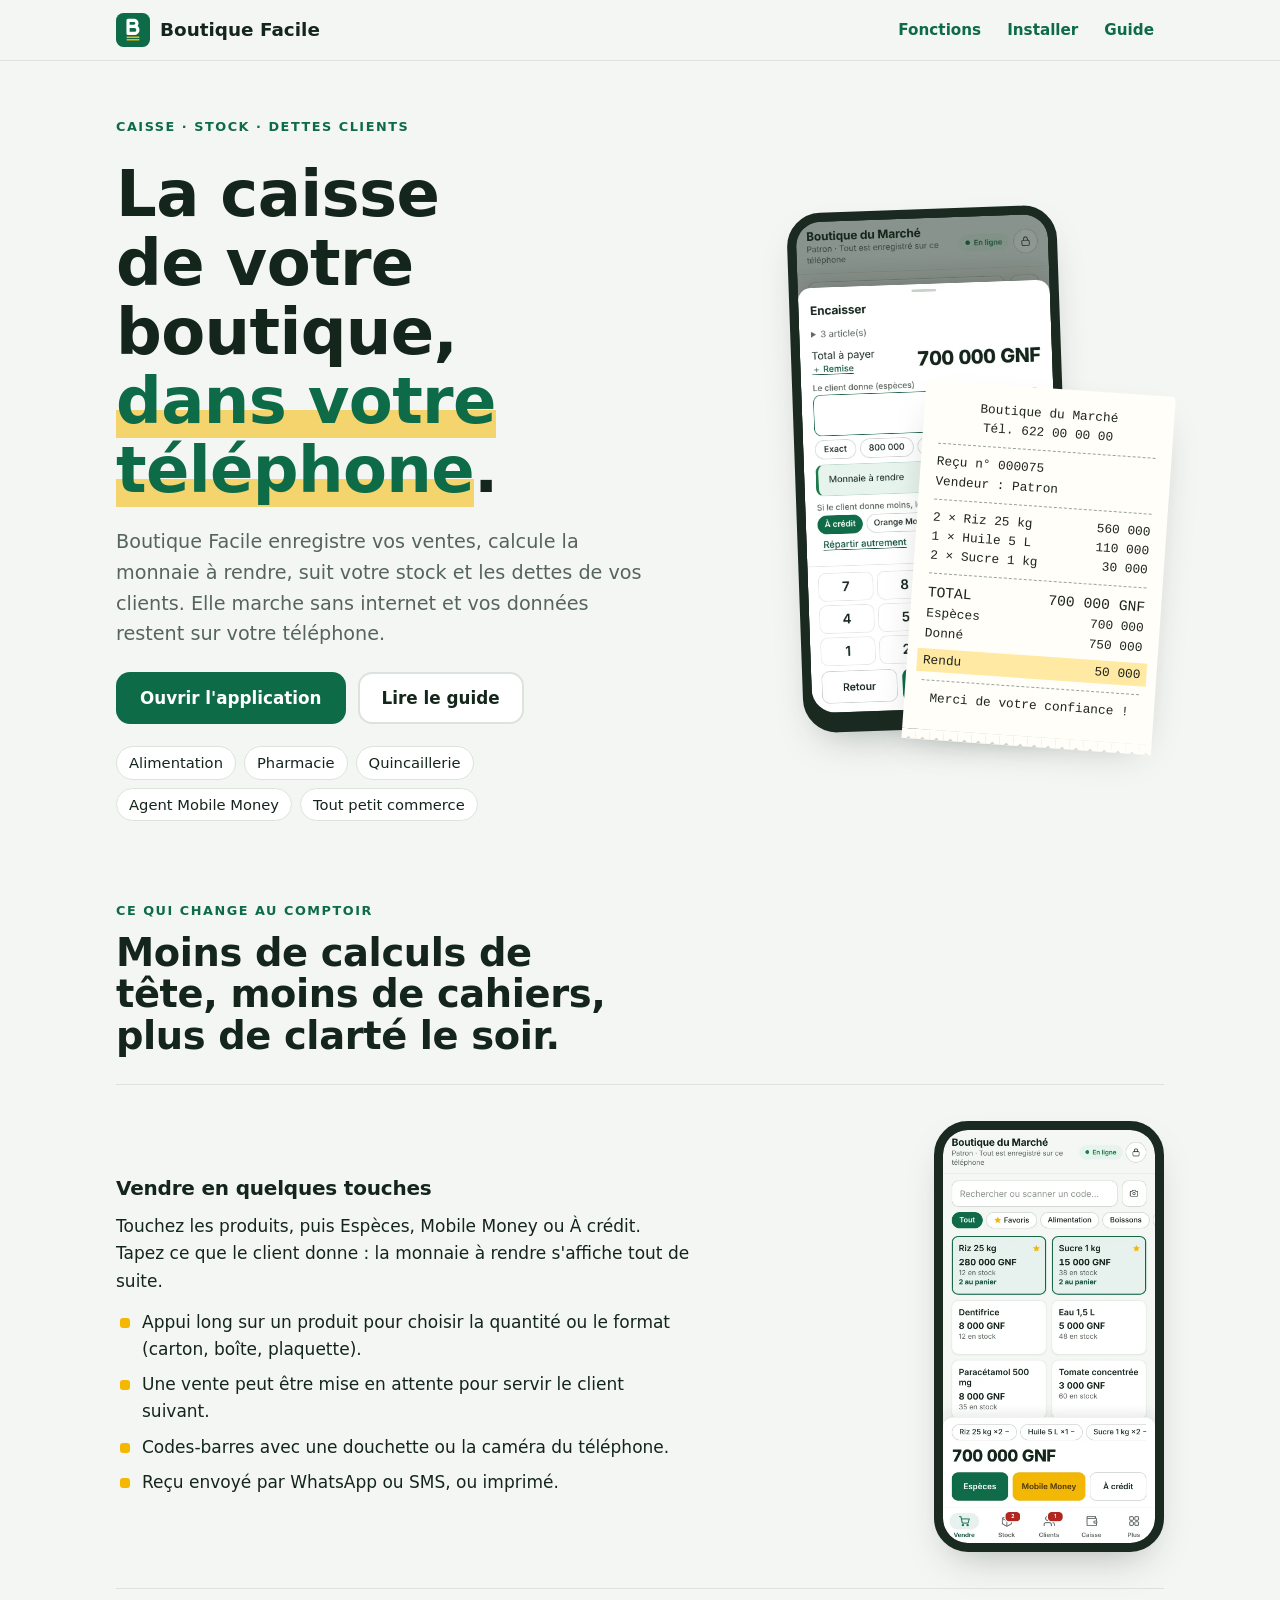
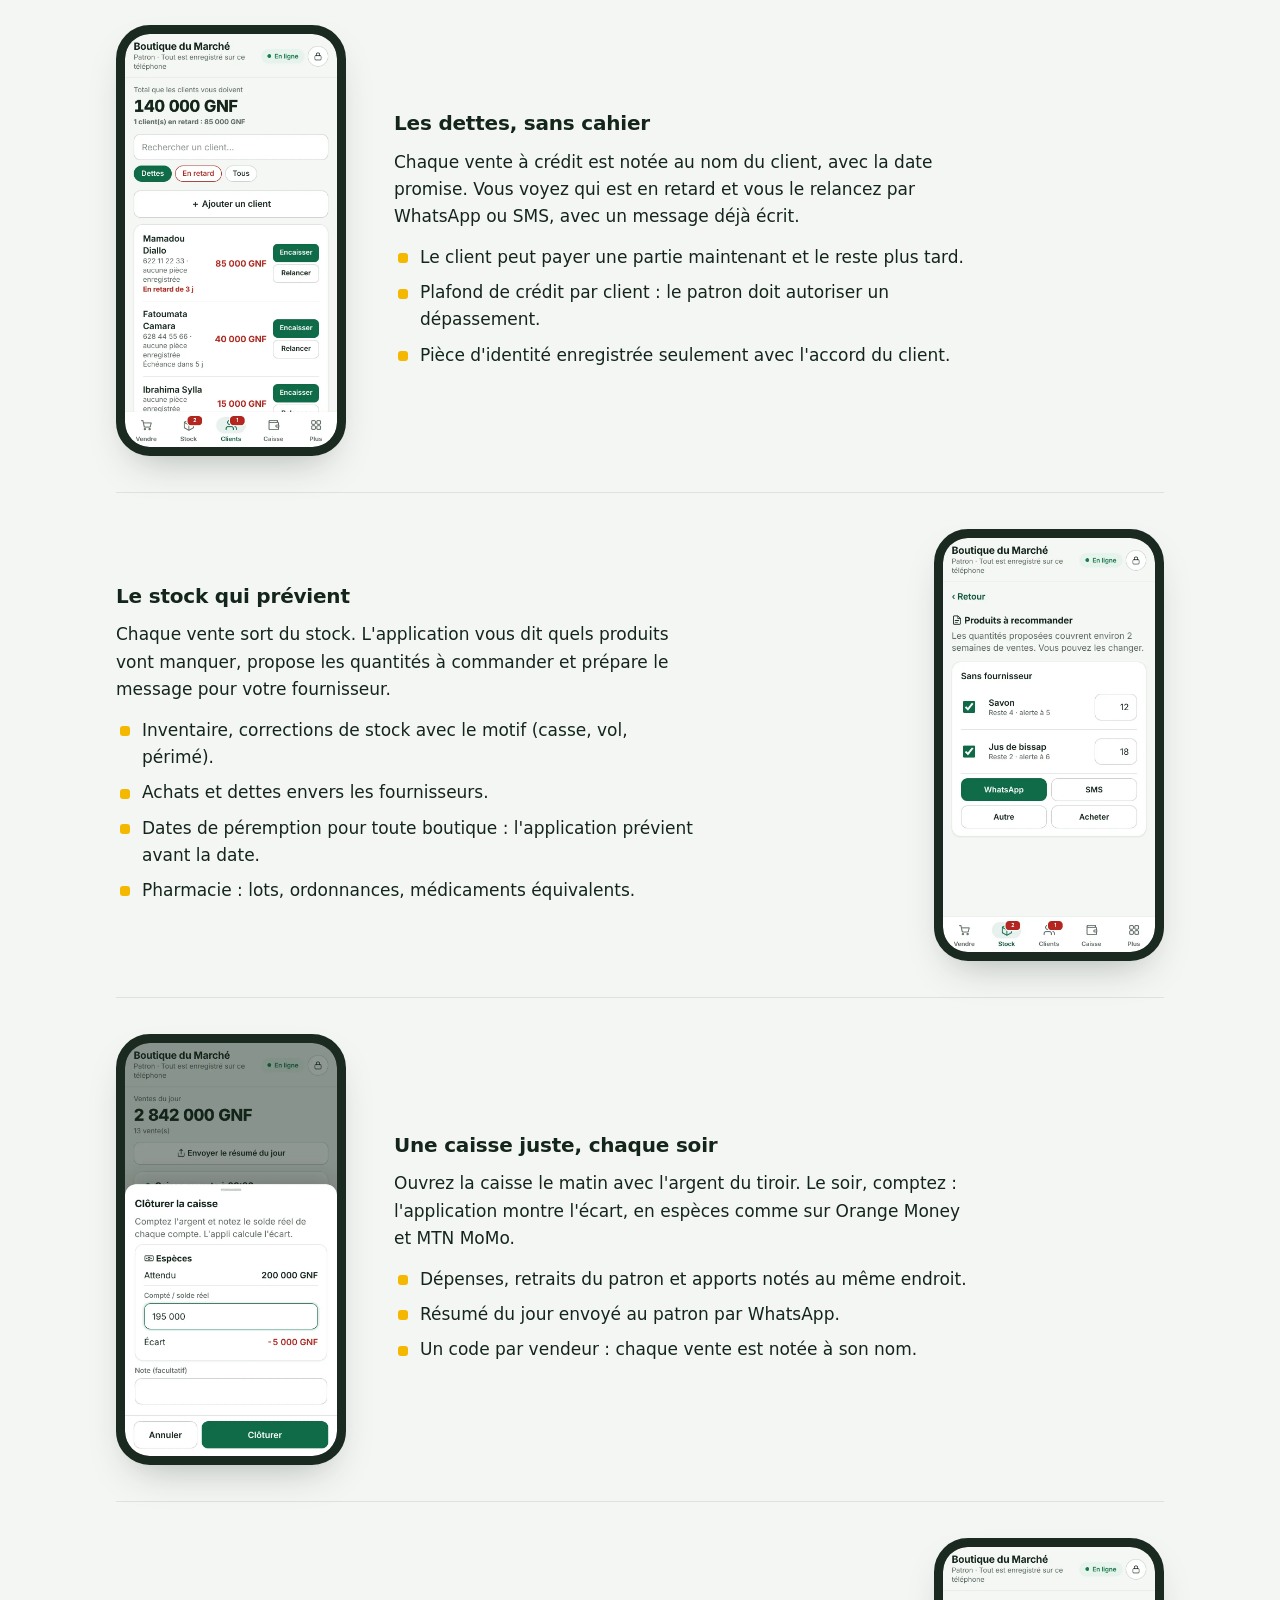
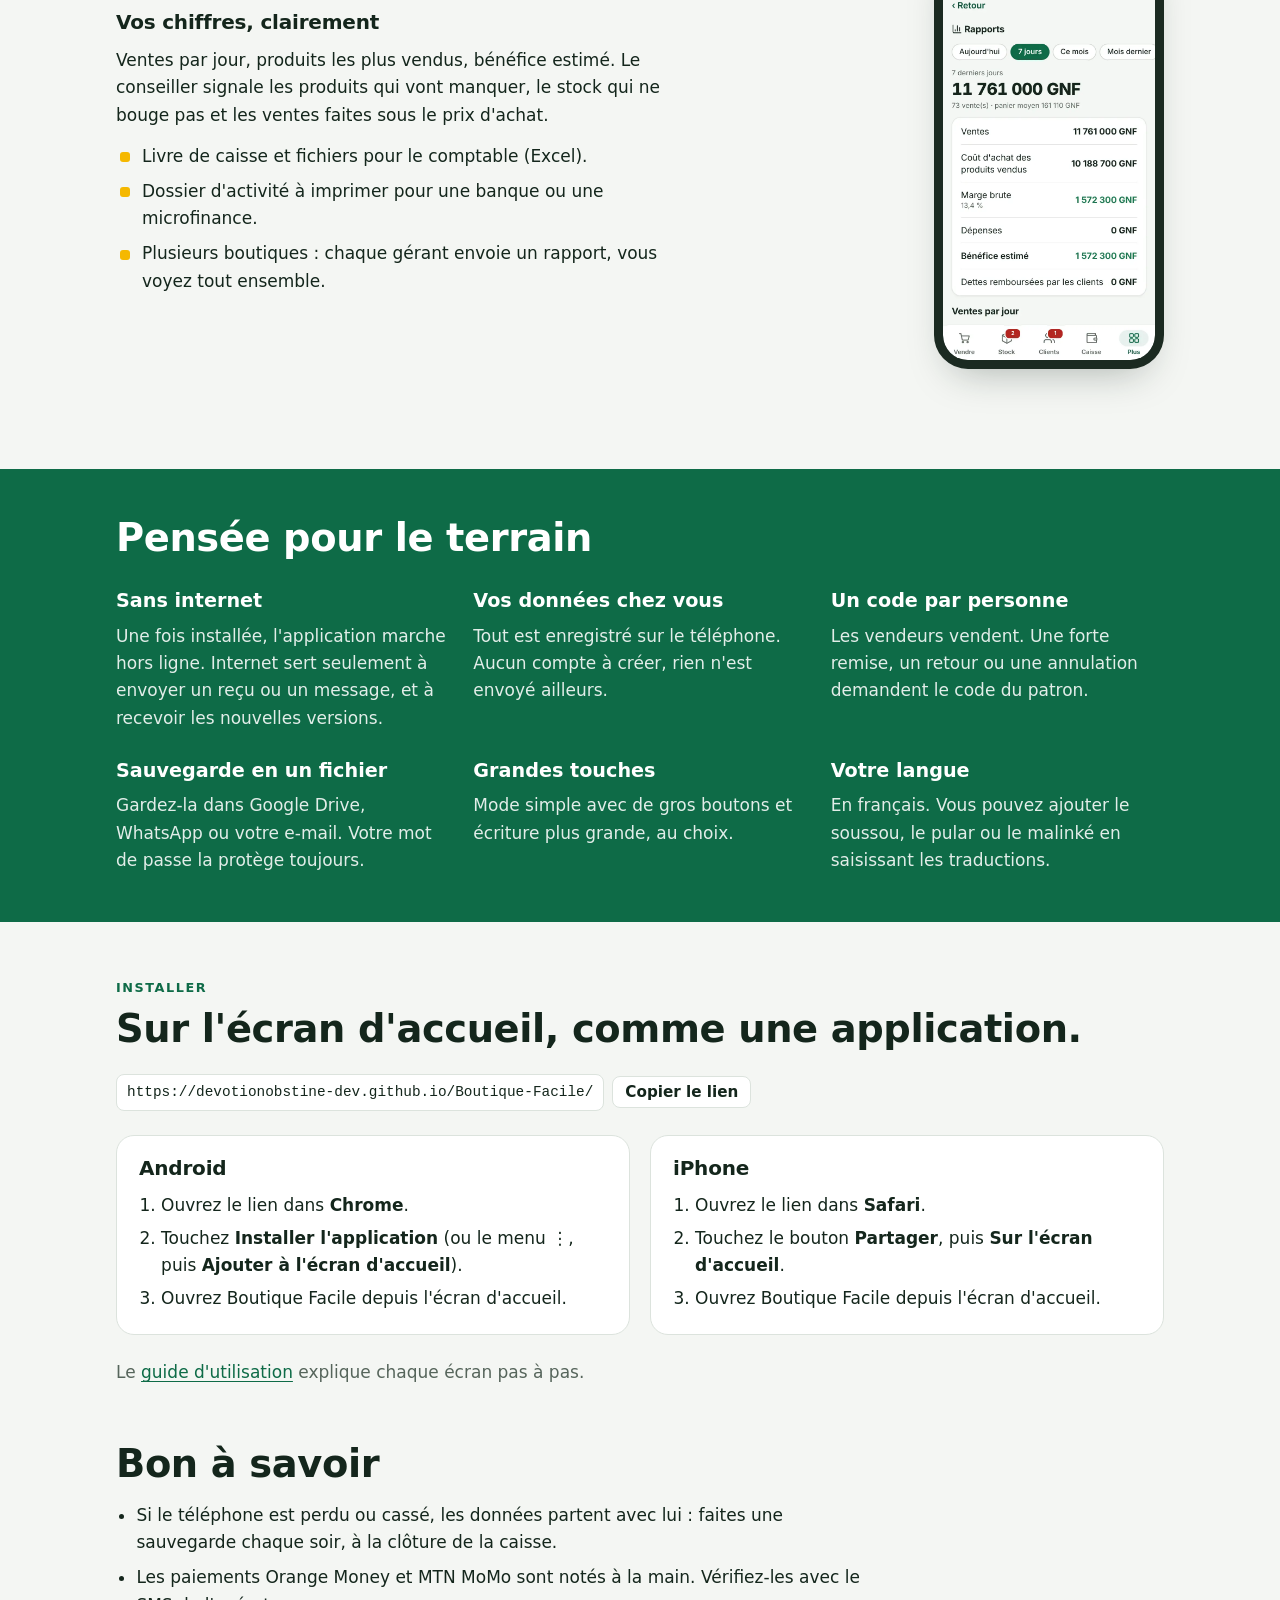
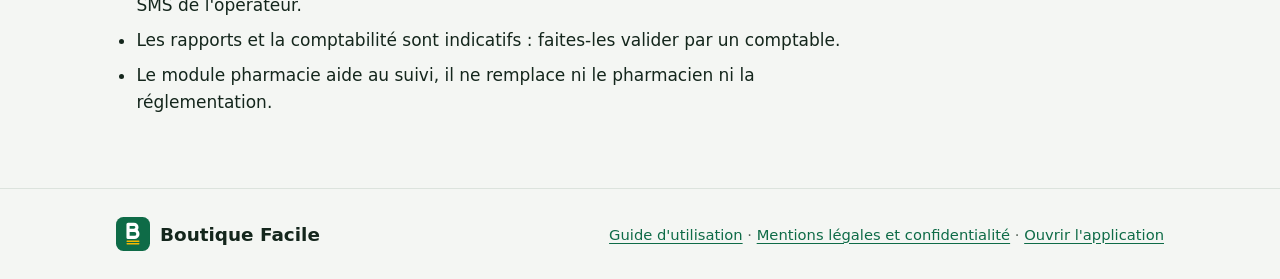
==== commit 337a300f: "Mentions légales et confidentialité ; guide mis à jour (verrouillage, péremption) Co-Authored-By: Cl" ====
--- a/decouvrir.html
+++ b/decouvrir.html
@@ -176,7 +176,7 @@
  <div class="row">
   <div class="txt"><h3>Le stock qui prévient</h3>
    <p>Chaque vente sort du stock. L'application vous dit quels produits vont manquer, propose les quantités à commander et prépare le message pour votre fournisseur.</p>
-   <ul><li>Inventaire, corrections de stock avec le motif (casse, vol, périmé).</li><li>Achats et dettes envers les fournisseurs.</li><li>Pharmacie : lots, dates de péremption, ordonnances, médicaments équivalents.</li></ul></div>
+   <ul><li>Inventaire, corrections de stock avec le motif (casse, vol, périmé).</li><li>Achats et dettes envers les fournisseurs.</li><li>Dates de péremption pour toute boutique : l'application prévient avant la date.</li><li>Pharmacie : lots, ordonnances, médicaments équivalents.</li></ul></div>
   <div class="phone sm"><img loading="lazy" src="captures/recommander.webp" width="780" height="1520" alt="Produits à recommander groupés par fournisseur, avec envoi par WhatsApp"></div>
  </div>
 
@@ -227,7 +227,7 @@
  </ul>
 </div></section>
 
-<footer class="foot"><div class="wrap"><a class="brand" href="#"><svg xmlns="http://www.w3.org/2000/svg" viewBox="0 0 256 256" class="lgi" aria-hidden="true" focusable="false"><rect width="256" height="256" rx="56.01" fill="#0E6B47"/><g transform="translate(78.74 43.01) scale(0.52)" fill="none" stroke-linecap="round" stroke-linejoin="round"><path d="M23,213V23H108.1A43.7,43.7 0 0 1 108.1,110.4H23M23,110.4H114.5A51.3,51.3 0 0 1 114.5,213H23" stroke="#FFFFFF" stroke-width="46"/><path d="M9.5,268.5H179.3M9.5,304.5H179.3" stroke="#F5B800" stroke-width="19"/></g></svg><span>Boutique Facile</span></a><span class="mut small"><a href="guide.html">Guide d'utilisation</a> · <a href="https://devotionobstine-dev.github.io/Boutique-Facile/">Ouvrir l'application</a></span></div></footer>
+<footer class="foot"><div class="wrap"><a class="brand" href="#"><svg xmlns="http://www.w3.org/2000/svg" viewBox="0 0 256 256" class="lgi" aria-hidden="true" focusable="false"><rect width="256" height="256" rx="56.01" fill="#0E6B47"/><g transform="translate(78.74 43.01) scale(0.52)" fill="none" stroke-linecap="round" stroke-linejoin="round"><path d="M23,213V23H108.1A43.7,43.7 0 0 1 108.1,110.4H23M23,110.4H114.5A51.3,51.3 0 0 1 114.5,213H23" stroke="#FFFFFF" stroke-width="46"/><path d="M9.5,268.5H179.3M9.5,304.5H179.3" stroke="#F5B800" stroke-width="19"/></g></svg><span>Boutique Facile</span></a><span class="mut small"><a href="guide.html">Guide d'utilisation</a> · <a href="mentions.html">Mentions légales et confidentialité</a> · <a href="https://devotionobstine-dev.github.io/Boutique-Facile/">Ouvrir l'application</a></span></div></footer>
 <script>
 document.getElementById('cp').addEventListener('click',function(){
  var b=this,t=document.getElementById('url').textContent;
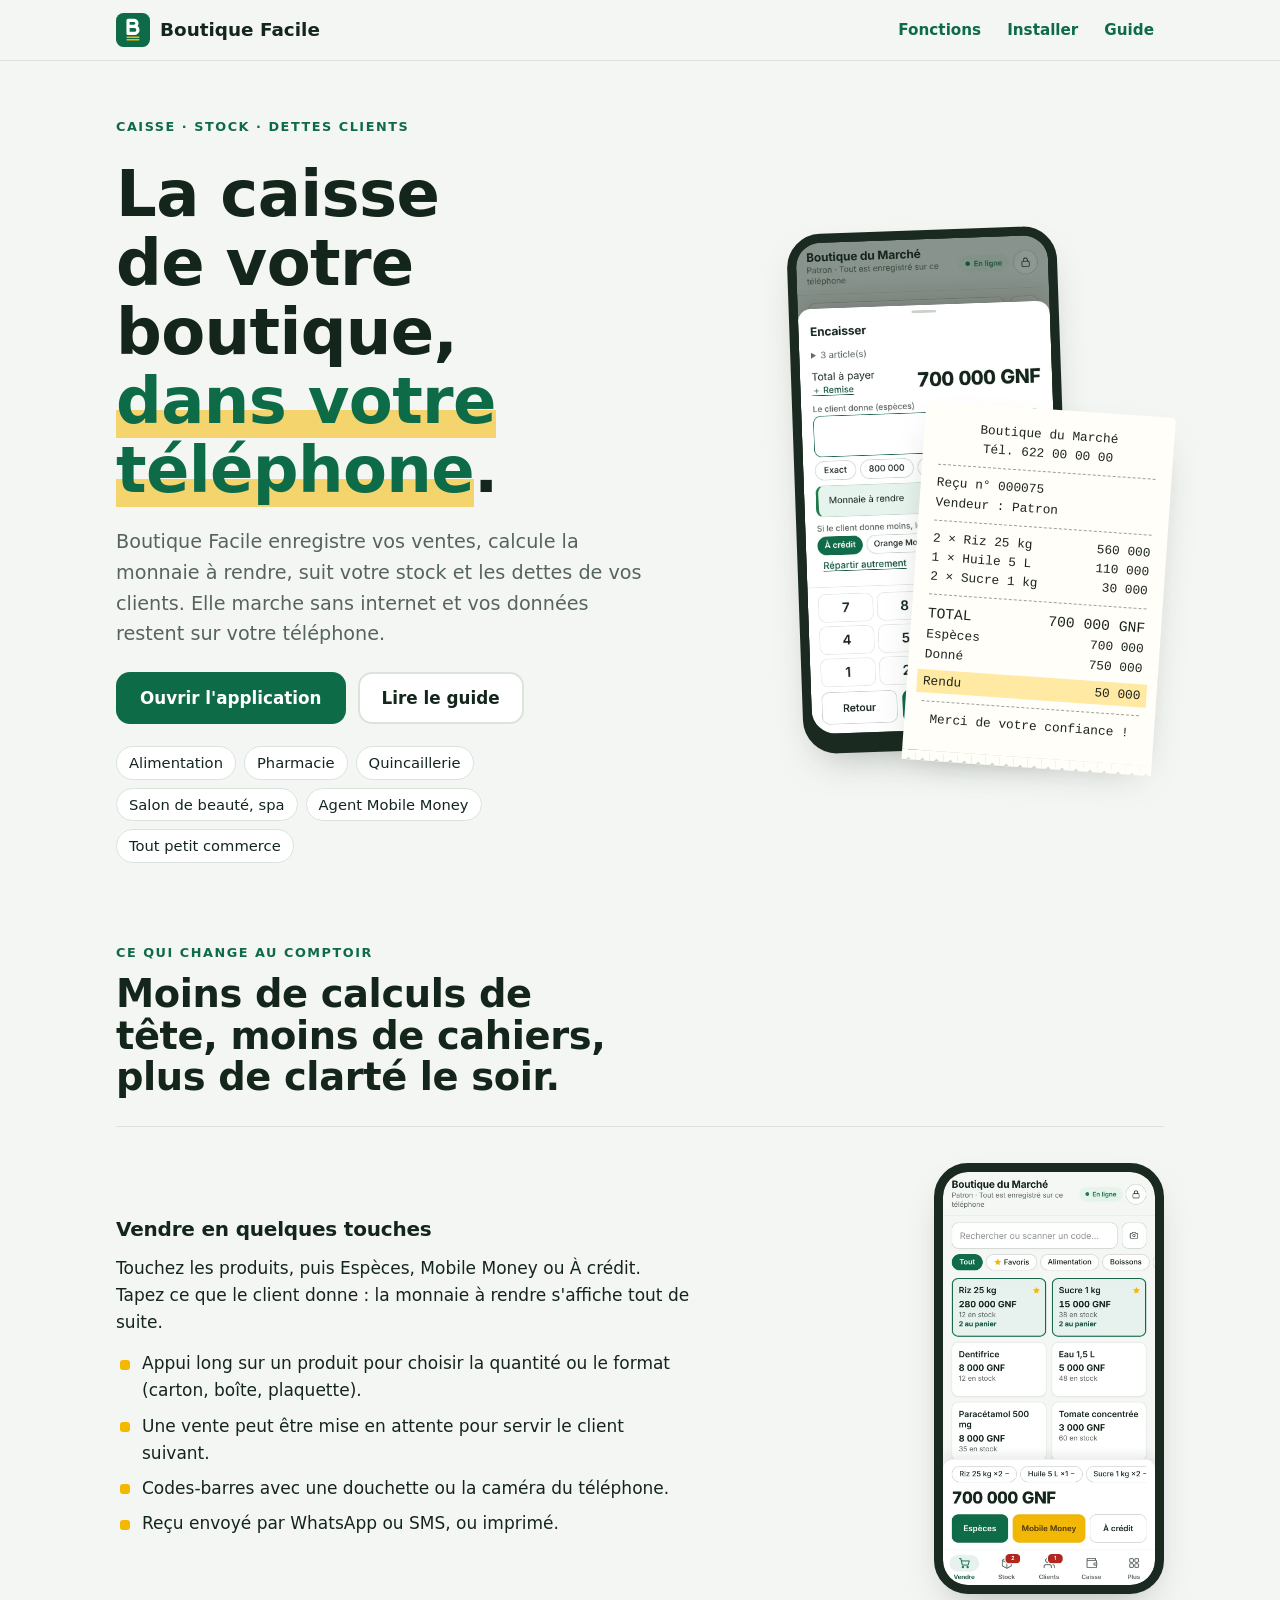
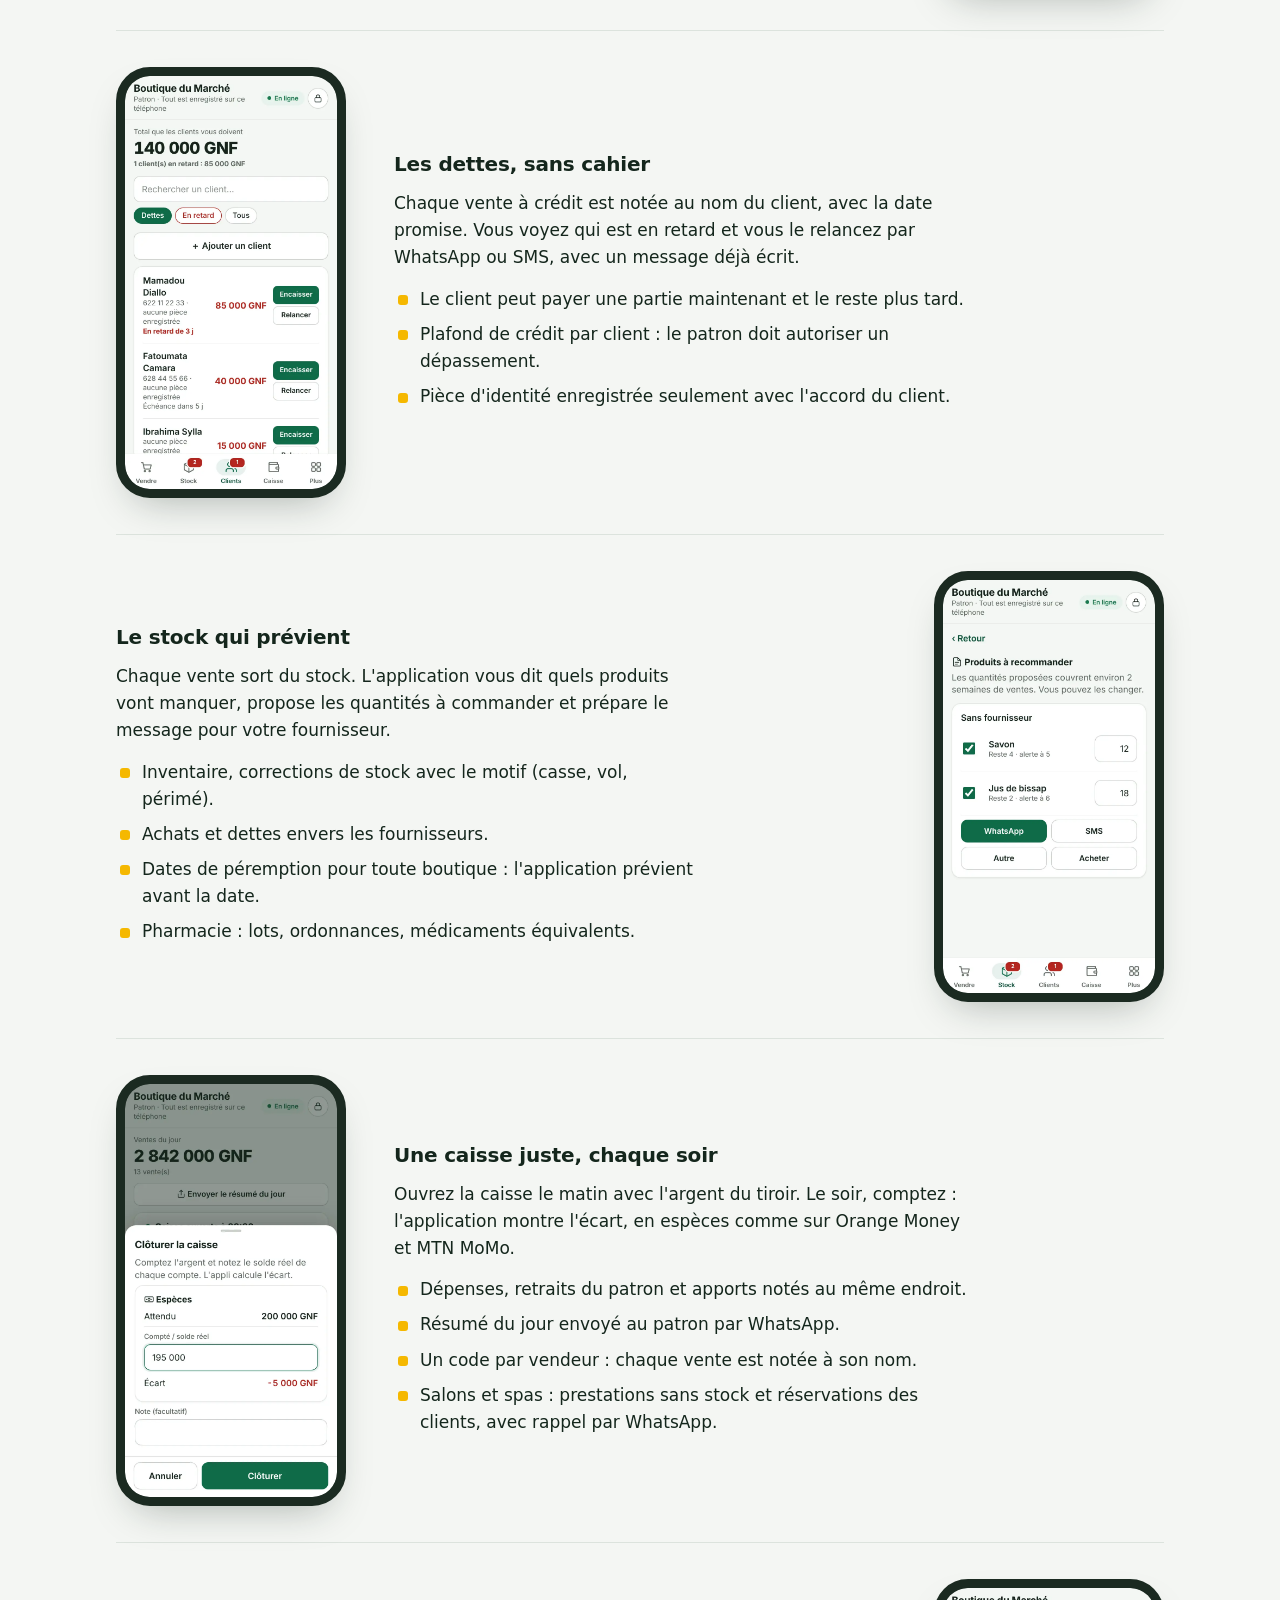
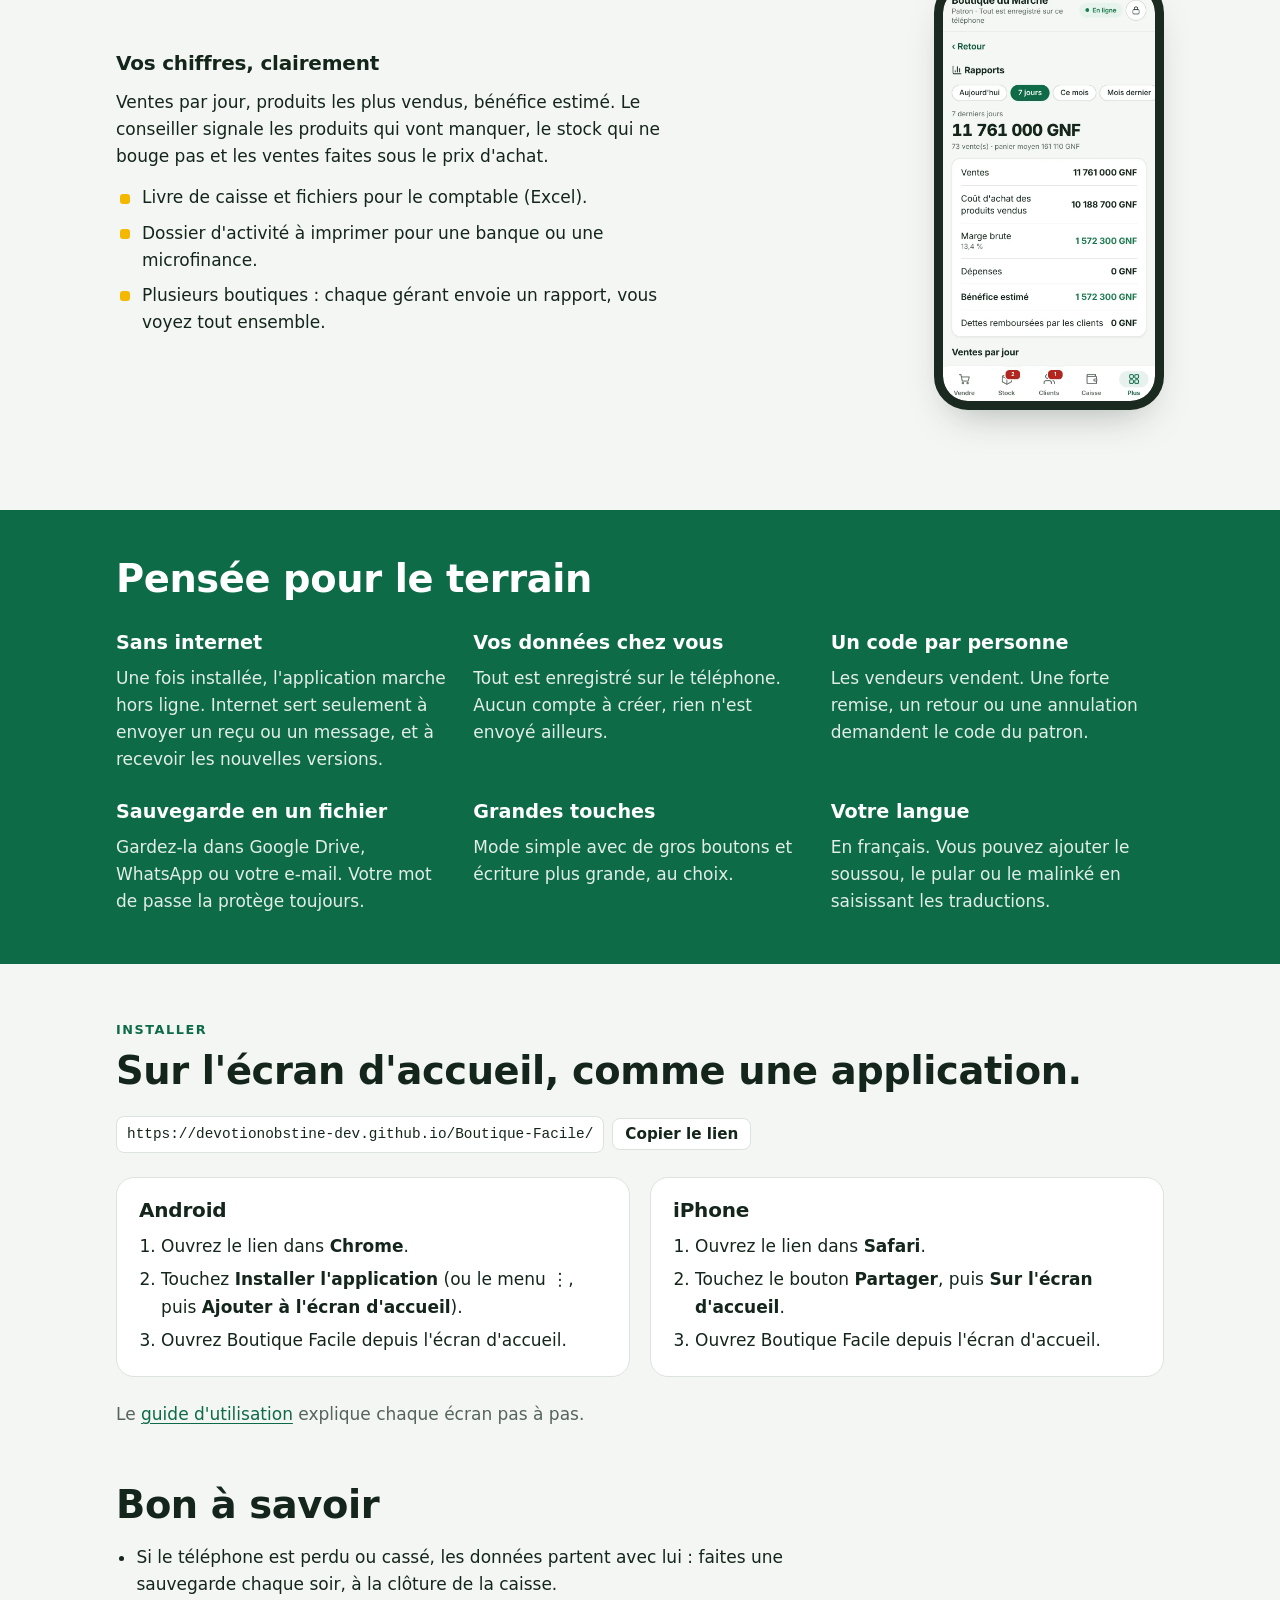
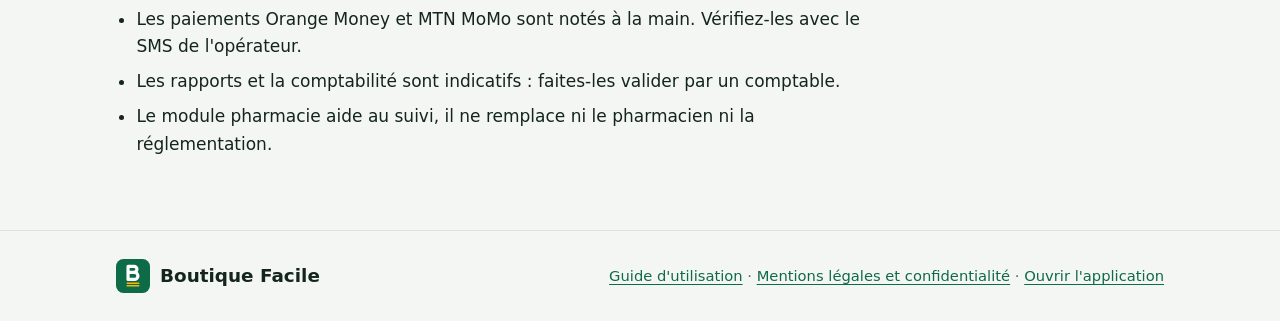
==== commit 8b3ac1ae: "Prestations, réservations (acompte facultatif) et choix de l'activité au démarrage ; guide et présen" ====
--- a/decouvrir.html
+++ b/decouvrir.html
@@ -137,7 +137,7 @@
   <h1>La caisse de votre boutique, <em>dans votre téléphone</em>.</h1>
   <p class="lead">Boutique Facile enregistre vos ventes, calcule la monnaie à rendre, suit votre stock et les dettes de vos clients. Elle marche sans internet et vos données restent sur votre téléphone.</p>
   <div class="btns"><a class="btn pri" href="https://devotionobstine-dev.github.io/Boutique-Facile/">Ouvrir l'application</a><a class="btn sec" href="guide.html">Lire le guide</a></div>
-  <div class="for" aria-label="Pour quels commerces"><span>Alimentation</span><span>Pharmacie</span><span>Quincaillerie</span><span>Agent Mobile Money</span><span>Tout petit commerce</span></div>
+  <div class="for" aria-label="Pour quels commerces"><span>Alimentation</span><span>Pharmacie</span><span>Quincaillerie</span><span>Salon de beauté, spa</span><span>Agent Mobile Money</span><span>Tout petit commerce</span></div>
  </div>
  <div class="vis">
   <div class="phone"><img src="captures/encaisser.webp" width="780" height="1520" alt="Écran Encaisser : total 700 000 GNF, le client donne 750 000, monnaie à rendre 50 000 GNF"></div>
@@ -183,7 +183,7 @@
  <div class="row">
   <div class="txt"><h3>Une caisse juste, chaque soir</h3>
    <p>Ouvrez la caisse le matin avec l'argent du tiroir. Le soir, comptez : l'application montre l'écart, en espèces comme sur Orange Money et MTN MoMo.</p>
-   <ul><li>Dépenses, retraits du patron et apports notés au même endroit.</li><li>Résumé du jour envoyé au patron par WhatsApp.</li><li>Un code par vendeur : chaque vente est notée à son nom.</li></ul></div>
+   <ul><li>Dépenses, retraits du patron et apports notés au même endroit.</li><li>Résumé du jour envoyé au patron par WhatsApp.</li><li>Un code par vendeur : chaque vente est notée à son nom.</li><li>Salons et spas : prestations sans stock et réservations des clients, avec rappel par WhatsApp.</li></ul></div>
   <div class="phone sm"><img loading="lazy" src="captures/cloture.webp" width="780" height="1520" alt="Clôture de caisse : attendu 200 000 GNF, compté 195 000, écart moins 5 000"></div>
  </div>
 
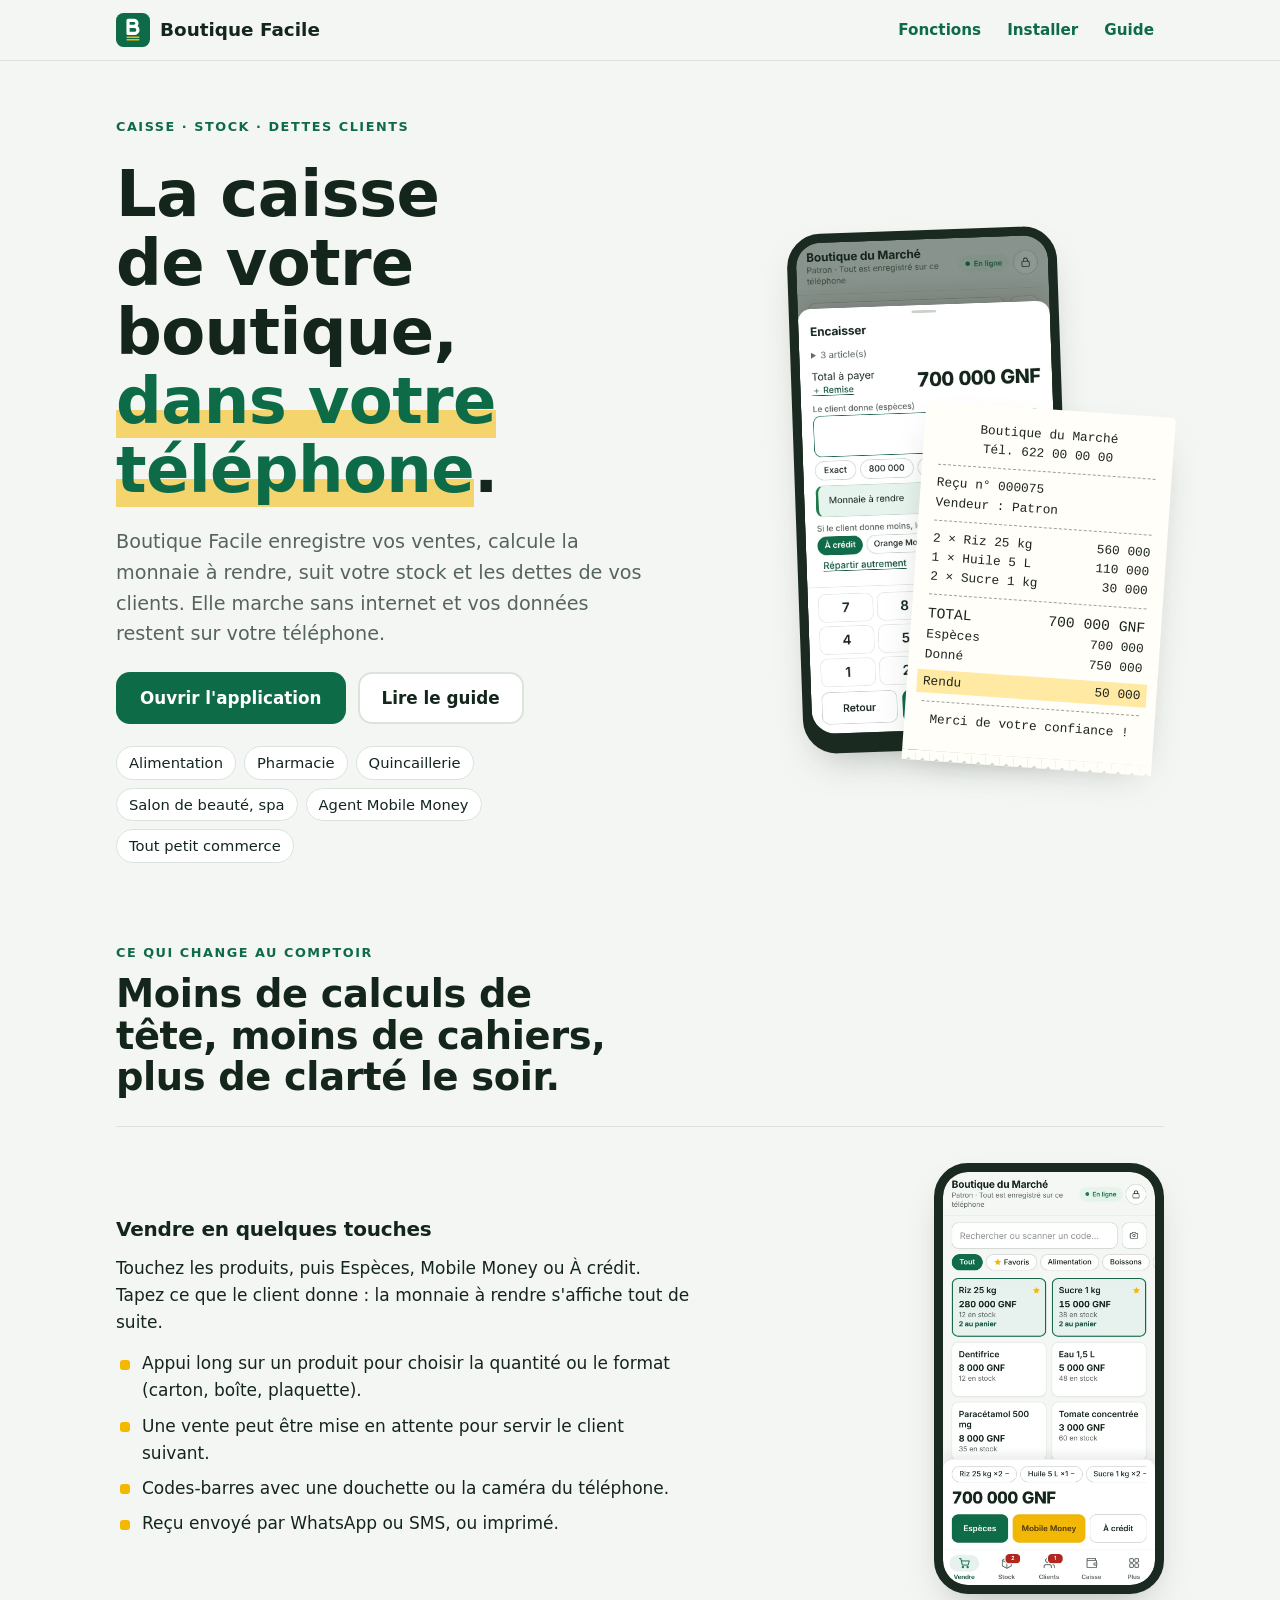
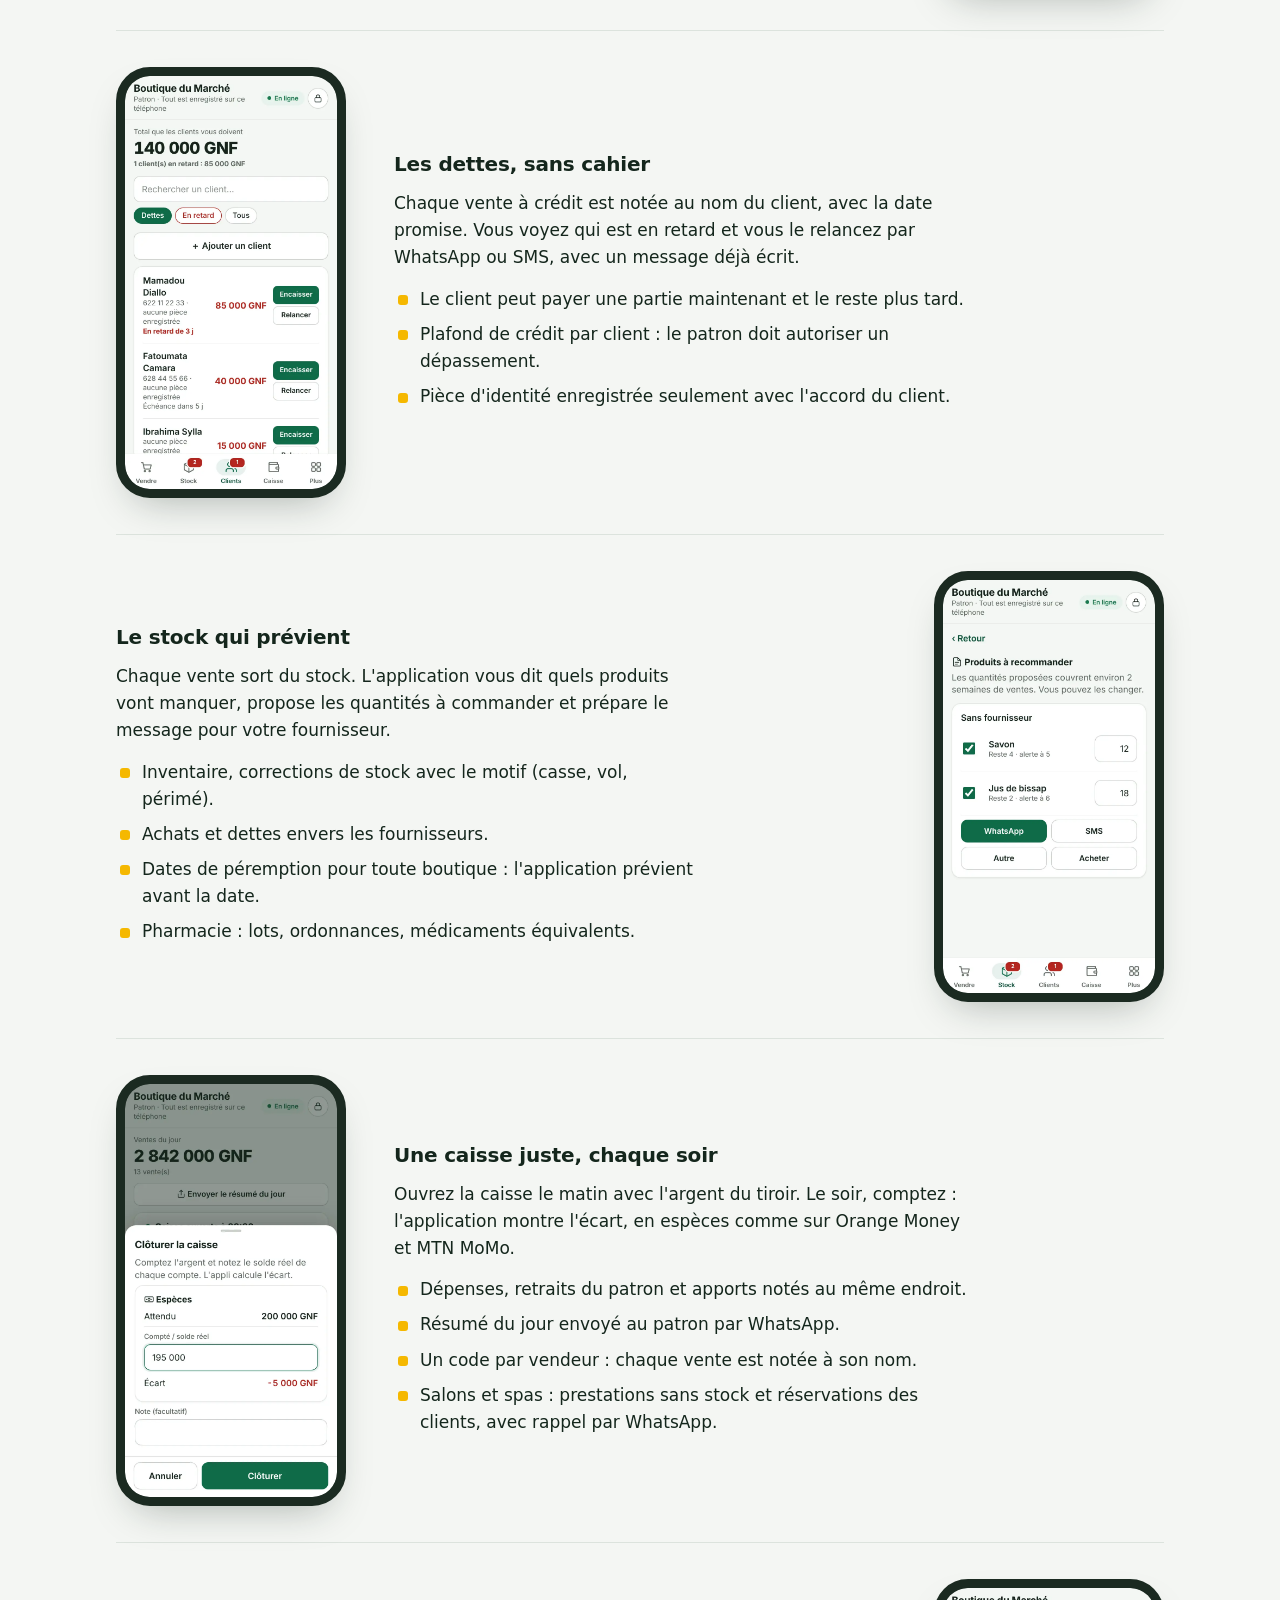
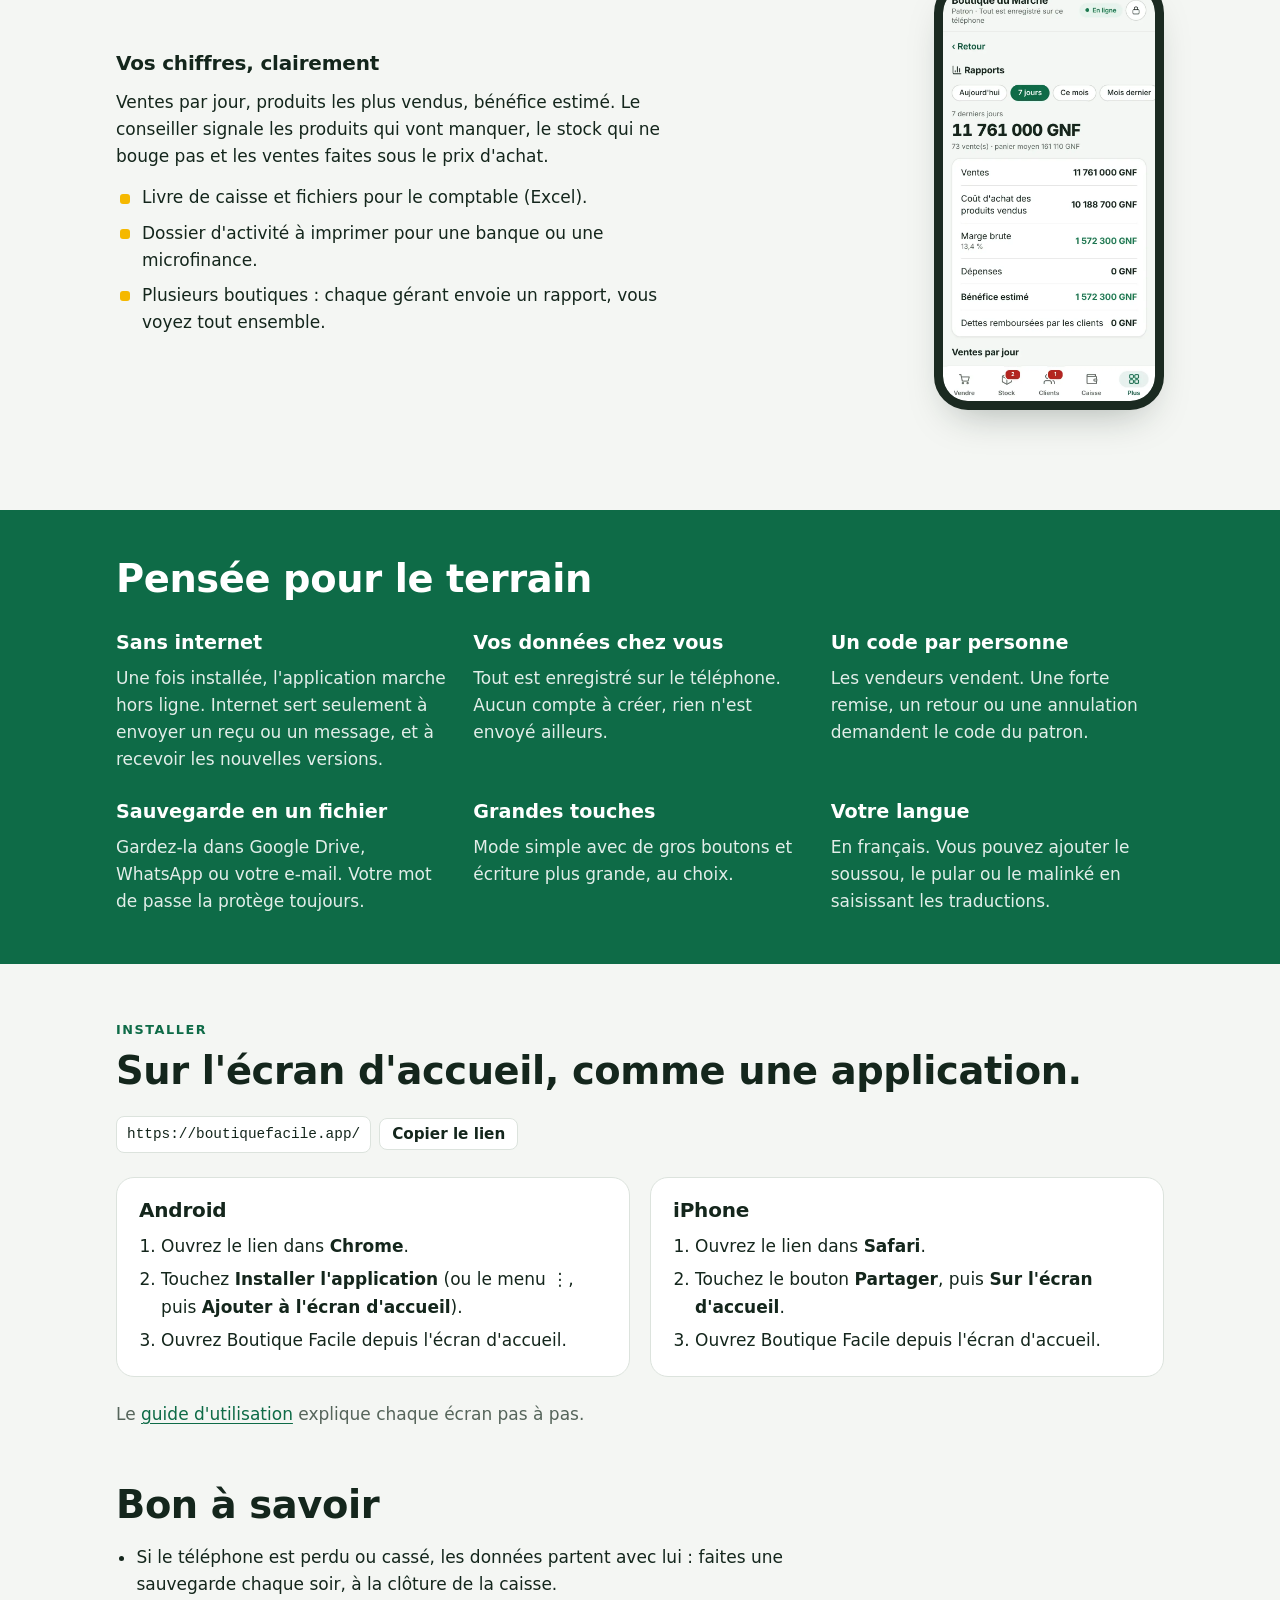
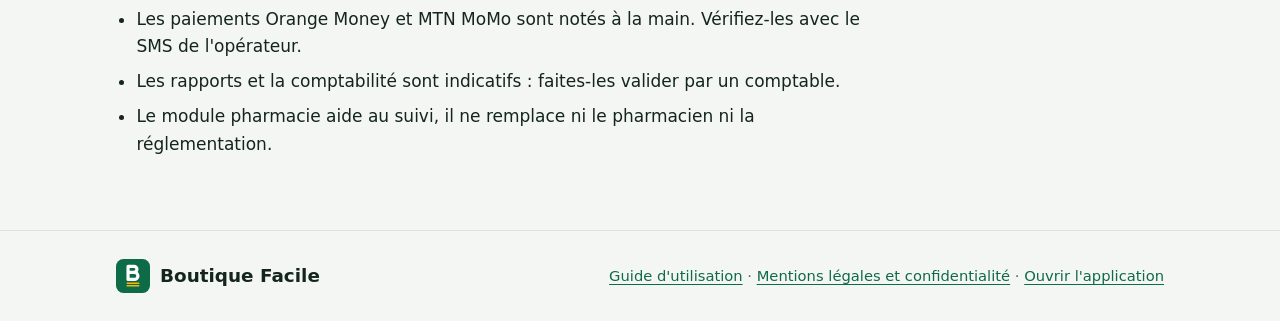
==== commit 01c2c49e: "Nouvelle adresse boutiquefacile.app : fichier CNAME, liens des pages et du README Co-Authored-By: Cl" ====
--- a/decouvrir.html
+++ b/decouvrir.html
@@ -136,7 +136,7 @@
   <p class="eyebrow">Caisse · Stock · Dettes clients</p>
   <h1>La caisse de votre boutique, <em>dans votre téléphone</em>.</h1>
   <p class="lead">Boutique Facile enregistre vos ventes, calcule la monnaie à rendre, suit votre stock et les dettes de vos clients. Elle marche sans internet et vos données restent sur votre téléphone.</p>
-  <div class="btns"><a class="btn pri" href="https://devotionobstine-dev.github.io/Boutique-Facile/">Ouvrir l'application</a><a class="btn sec" href="guide.html">Lire le guide</a></div>
+  <div class="btns"><a class="btn pri" href="https://boutiquefacile.app/">Ouvrir l'application</a><a class="btn sec" href="guide.html">Lire le guide</a></div>
   <div class="for" aria-label="Pour quels commerces"><span>Alimentation</span><span>Pharmacie</span><span>Quincaillerie</span><span>Salon de beauté, spa</span><span>Agent Mobile Money</span><span>Tout petit commerce</span></div>
  </div>
  <div class="vis">
@@ -209,7 +209,7 @@
 
 <section class="inst" id="installer"><div class="wrap">
  <header style="display:grid;gap:10px"><p class="eyebrow">Installer</p><h2>Sur l'écran d'accueil, comme une application.</h2></header>
- <div class="copy"><span class="url" id="url">https://devotionobstine-dev.github.io/Boutique-Facile/</span><button type="button" id="cp">Copier le lien</button></div>
+ <div class="copy"><span class="url" id="url">https://boutiquefacile.app/</span><button type="button" id="cp">Copier le lien</button></div>
  <div class="two">
   <div class="card"><h3>Android</h3><ol><li>Ouvrez le lien dans <b>Chrome</b>.</li><li>Touchez <b>Installer l'application</b> (ou le menu ⋮, puis <b>Ajouter à l'écran d'accueil</b>).</li><li>Ouvrez Boutique Facile depuis l'écran d'accueil.</li></ol></div>
   <div class="card"><h3>iPhone</h3><ol><li>Ouvrez le lien dans <b>Safari</b>.</li><li>Touchez le bouton <b>Partager</b>, puis <b>Sur l'écran d'accueil</b>.</li><li>Ouvrez Boutique Facile depuis l'écran d'accueil.</li></ol></div>
@@ -227,7 +227,7 @@
  </ul>
 </div></section>
 
-<footer class="foot"><div class="wrap"><a class="brand" href="#"><svg xmlns="http://www.w3.org/2000/svg" viewBox="0 0 256 256" class="lgi" aria-hidden="true" focusable="false"><rect width="256" height="256" rx="56.01" fill="#0E6B47"/><g transform="translate(78.74 43.01) scale(0.52)" fill="none" stroke-linecap="round" stroke-linejoin="round"><path d="M23,213V23H108.1A43.7,43.7 0 0 1 108.1,110.4H23M23,110.4H114.5A51.3,51.3 0 0 1 114.5,213H23" stroke="#FFFFFF" stroke-width="46"/><path d="M9.5,268.5H179.3M9.5,304.5H179.3" stroke="#F5B800" stroke-width="19"/></g></svg><span>Boutique Facile</span></a><span class="mut small"><a href="guide.html">Guide d'utilisation</a> · <a href="mentions.html">Mentions légales et confidentialité</a> · <a href="https://devotionobstine-dev.github.io/Boutique-Facile/">Ouvrir l'application</a></span></div></footer>
+<footer class="foot"><div class="wrap"><a class="brand" href="#"><svg xmlns="http://www.w3.org/2000/svg" viewBox="0 0 256 256" class="lgi" aria-hidden="true" focusable="false"><rect width="256" height="256" rx="56.01" fill="#0E6B47"/><g transform="translate(78.74 43.01) scale(0.52)" fill="none" stroke-linecap="round" stroke-linejoin="round"><path d="M23,213V23H108.1A43.7,43.7 0 0 1 108.1,110.4H23M23,110.4H114.5A51.3,51.3 0 0 1 114.5,213H23" stroke="#FFFFFF" stroke-width="46"/><path d="M9.5,268.5H179.3M9.5,304.5H179.3" stroke="#F5B800" stroke-width="19"/></g></svg><span>Boutique Facile</span></a><span class="mut small"><a href="guide.html">Guide d'utilisation</a> · <a href="mentions.html">Mentions légales et confidentialité</a> · <a href="https://boutiquefacile.app/">Ouvrir l'application</a></span></div></footer>
 <script>
 document.getElementById('cp').addEventListener('click',function(){
  var b=this,t=document.getElementById('url').textContent;
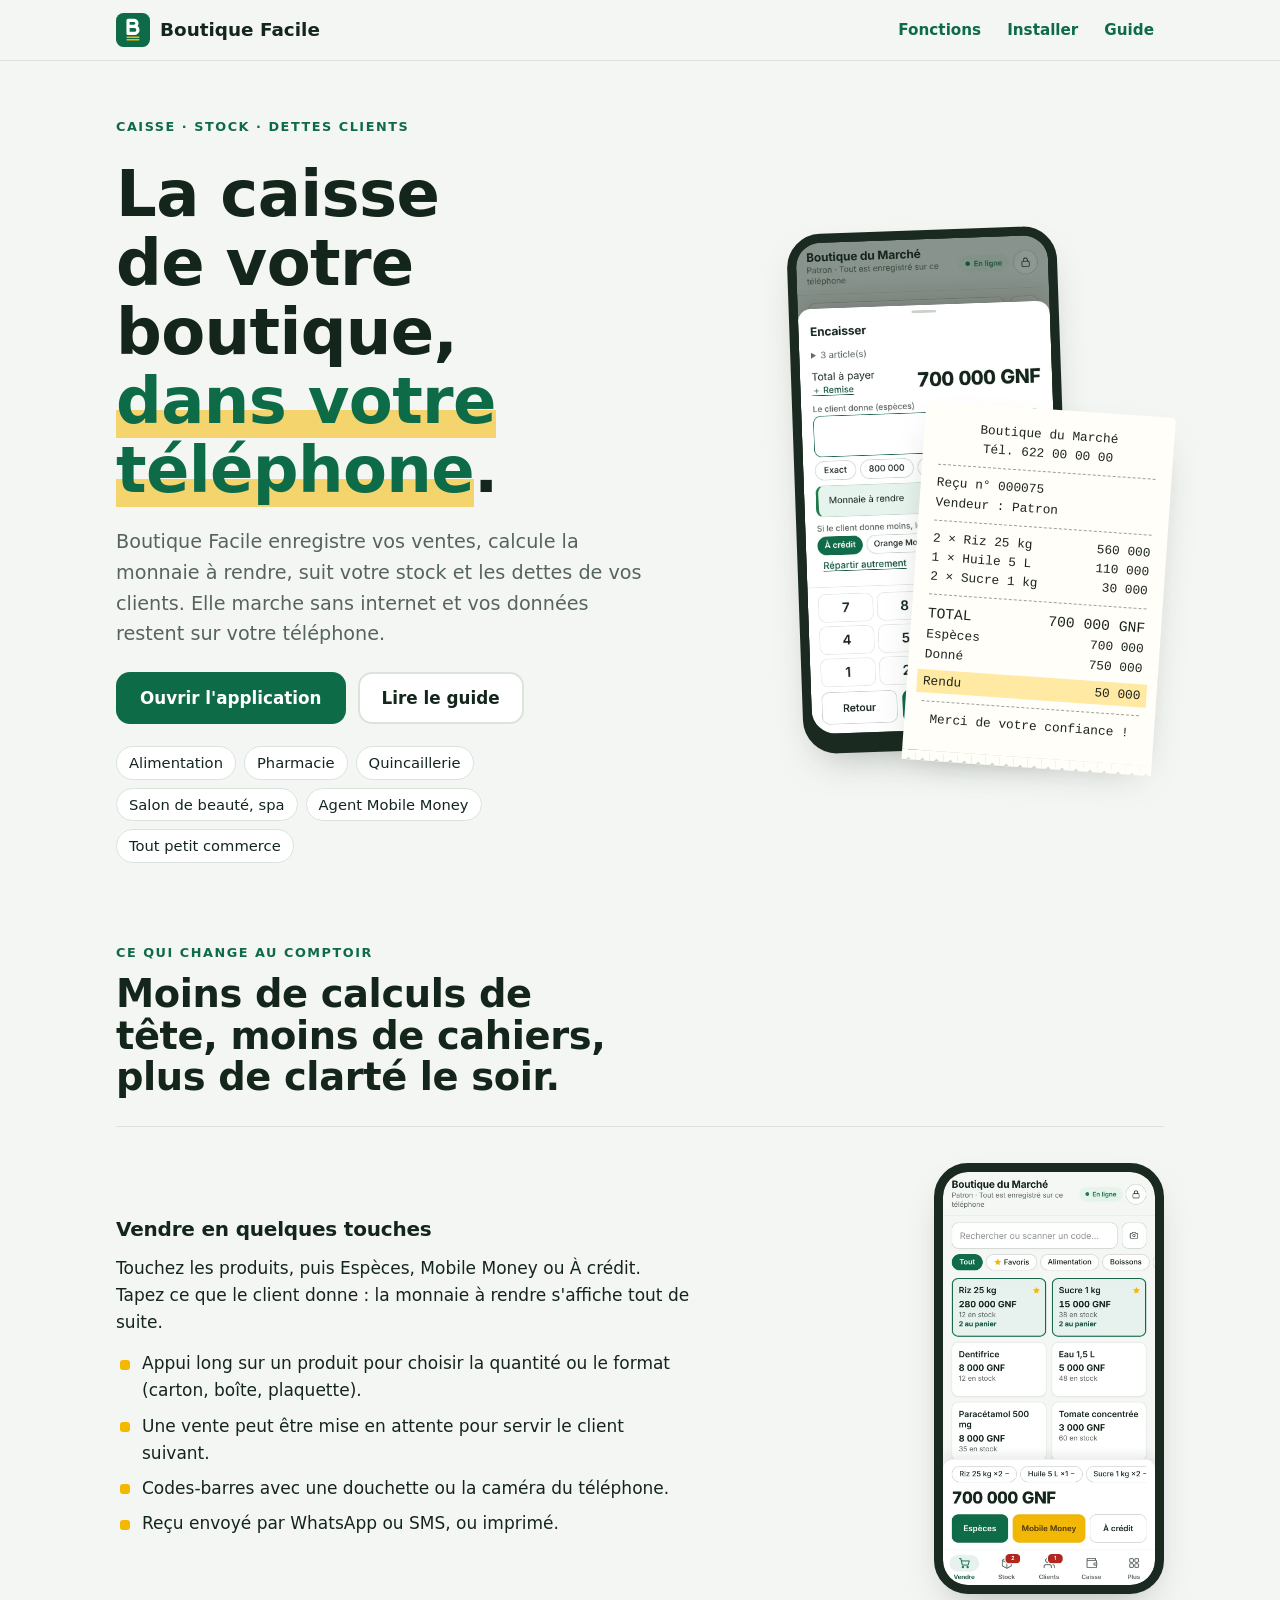
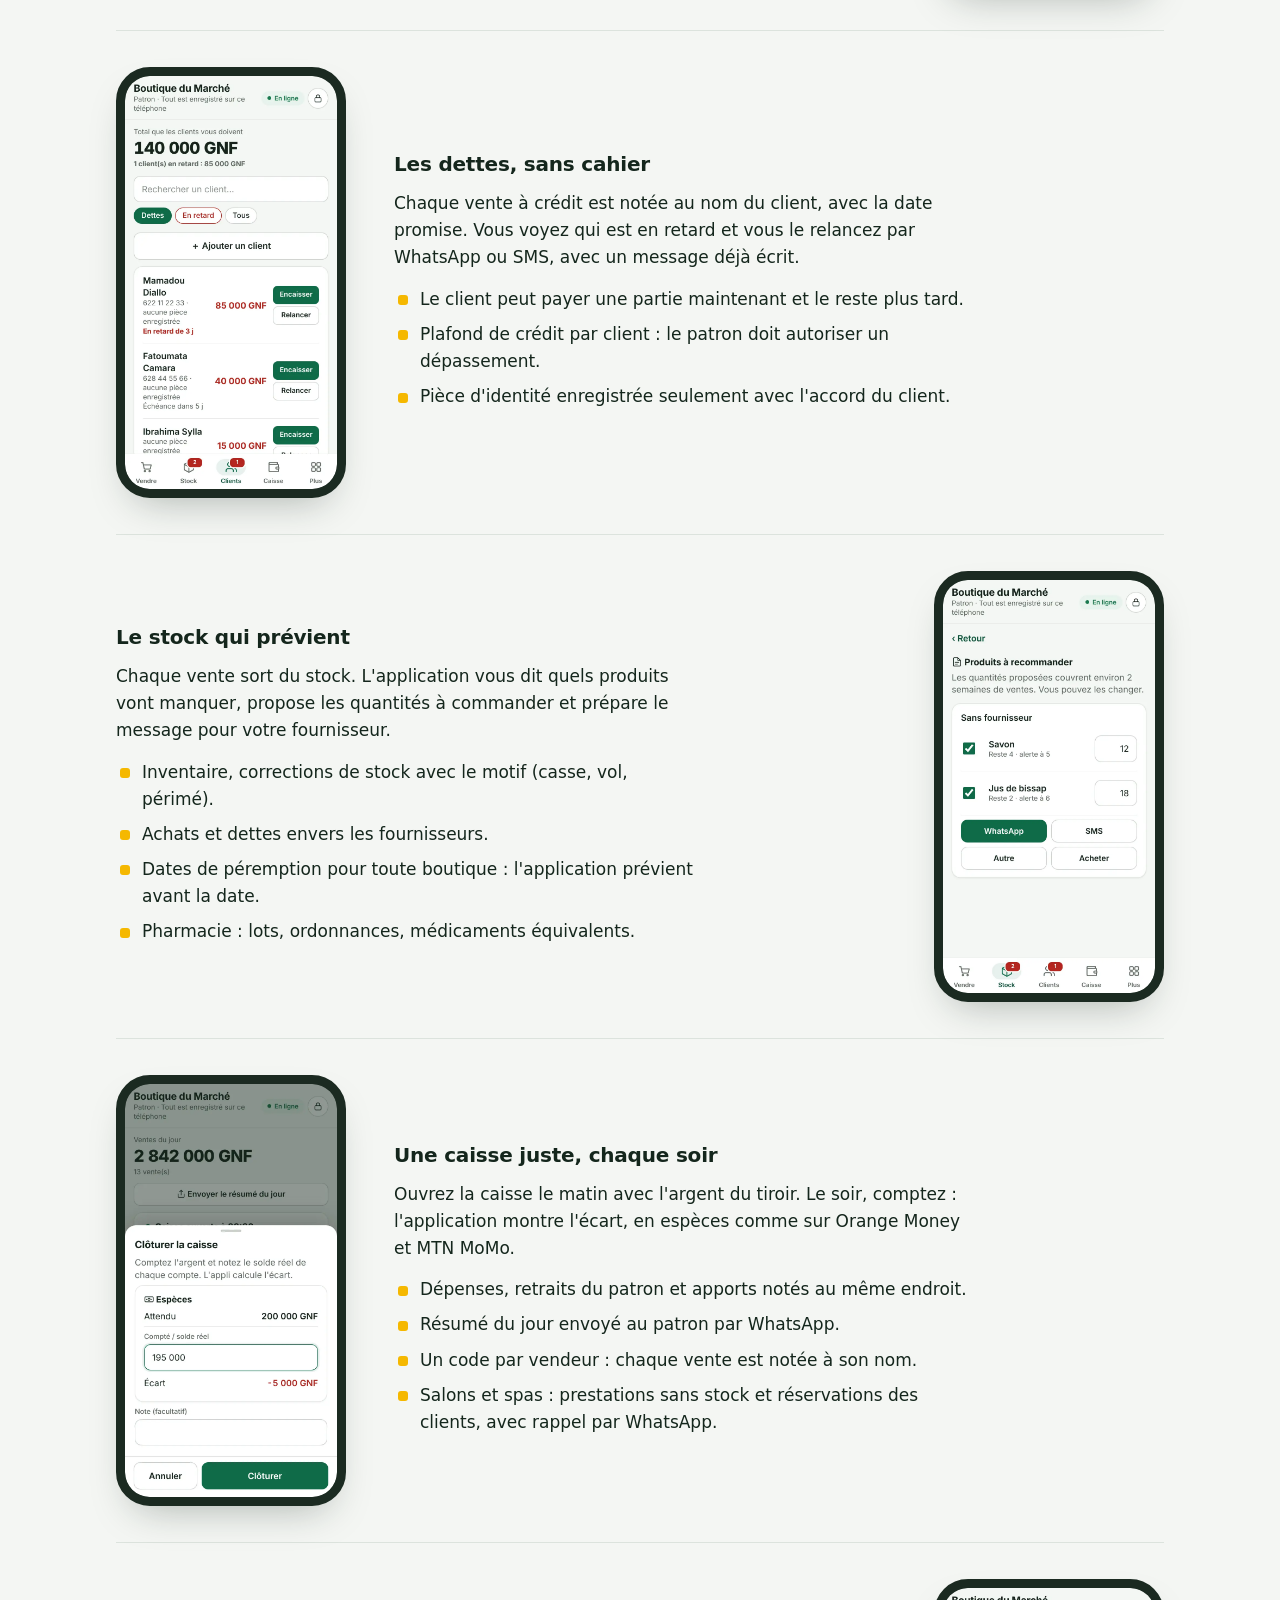
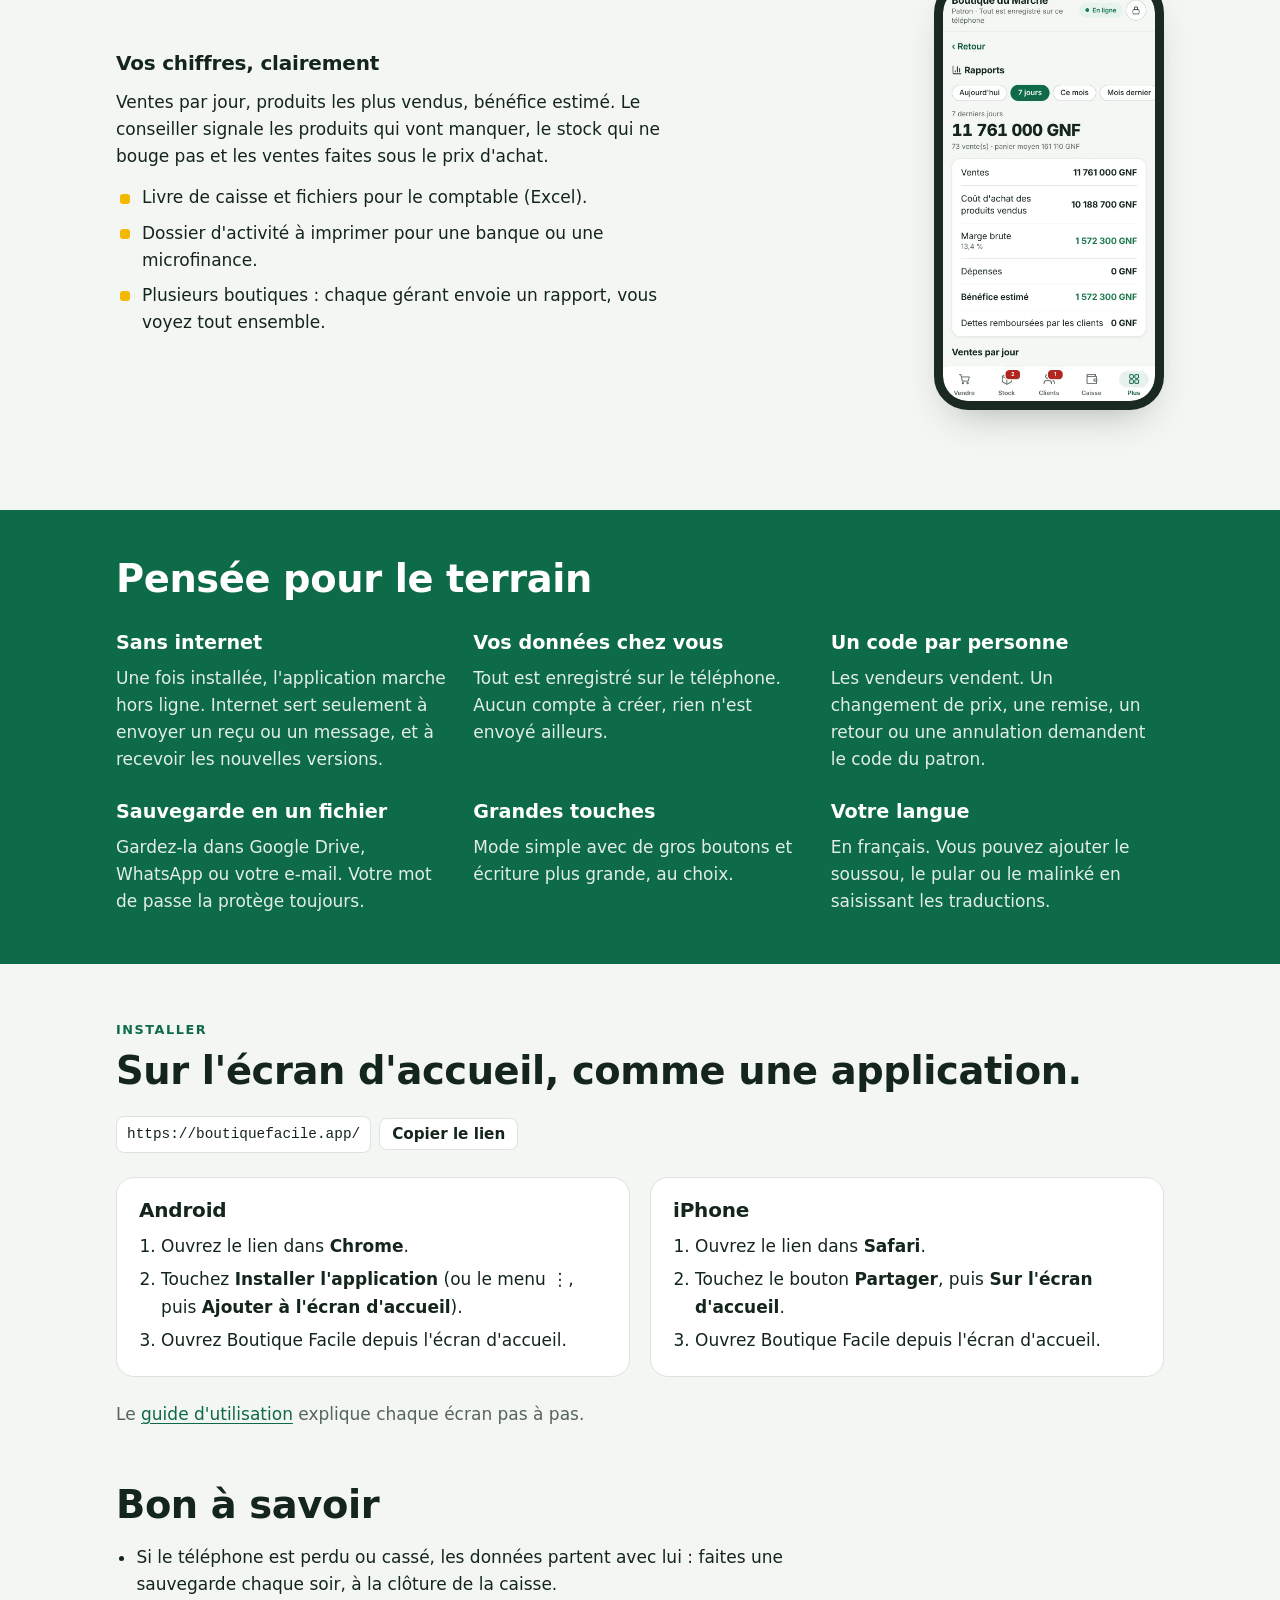
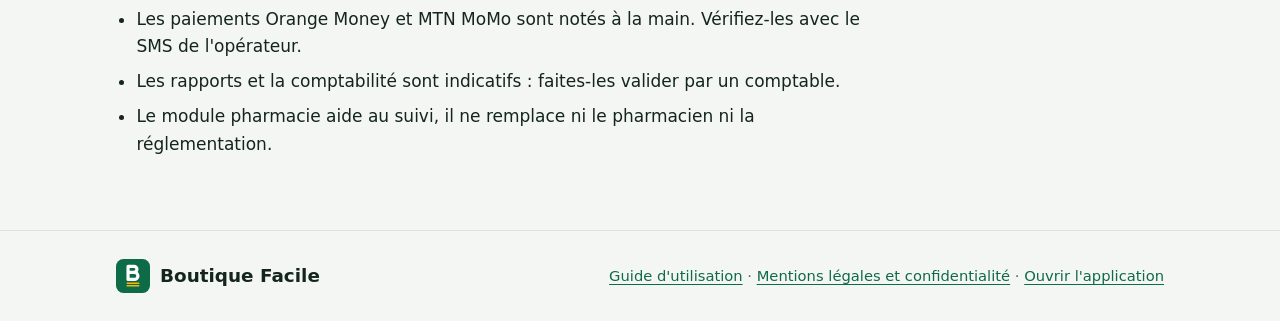
==== commit 8f46f1a8: "Sécurité : prix, remise et plafond de crédit réservés au patron ; corrections de l'audit Co-Authored" ====
--- a/decouvrir.html
+++ b/decouvrir.html
@@ -200,7 +200,7 @@
  <div class="grid">
   <div><b>Sans internet</b><p>Une fois installée, l'application marche hors ligne. Internet sert seulement à envoyer un reçu ou un message, et à recevoir les nouvelles versions.</p></div>
   <div><b>Vos données chez vous</b><p>Tout est enregistré sur le téléphone. Aucun compte à créer, rien n'est envoyé ailleurs.</p></div>
-  <div><b>Un code par personne</b><p>Les vendeurs vendent. Une forte remise, un retour ou une annulation demandent le code du patron.</p></div>
+  <div><b>Un code par personne</b><p>Les vendeurs vendent. Un changement de prix, une remise, un retour ou une annulation demandent le code du patron.</p></div>
   <div><b>Sauvegarde en un fichier</b><p>Gardez-la dans Google Drive, WhatsApp ou votre e-mail. Votre mot de passe la protège toujours.</p></div>
   <div><b>Grandes touches</b><p>Mode simple avec de gros boutons et écriture plus grande, au choix.</p></div>
   <div><b>Votre langue</b><p>En français. Vous pouvez ajouter le soussou, le pular ou le malinké en saisissant les traductions.</p></div>
